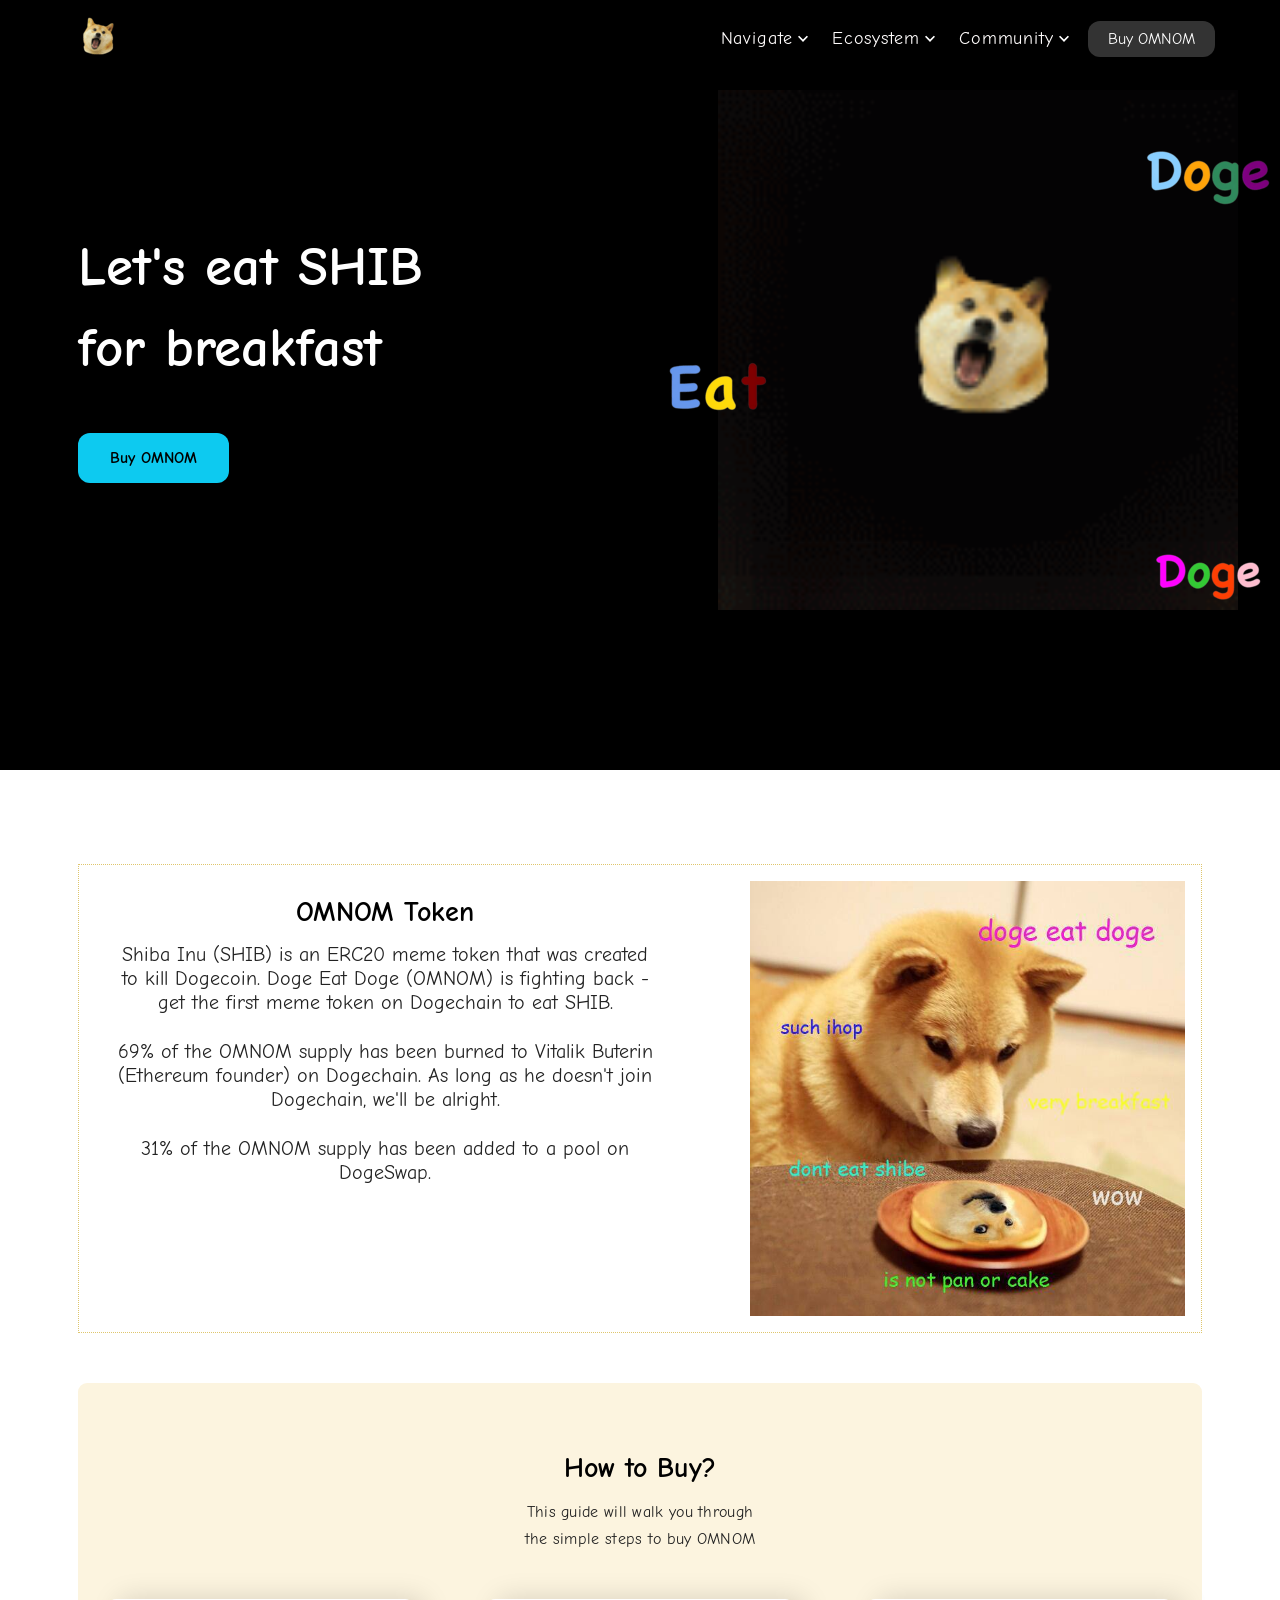
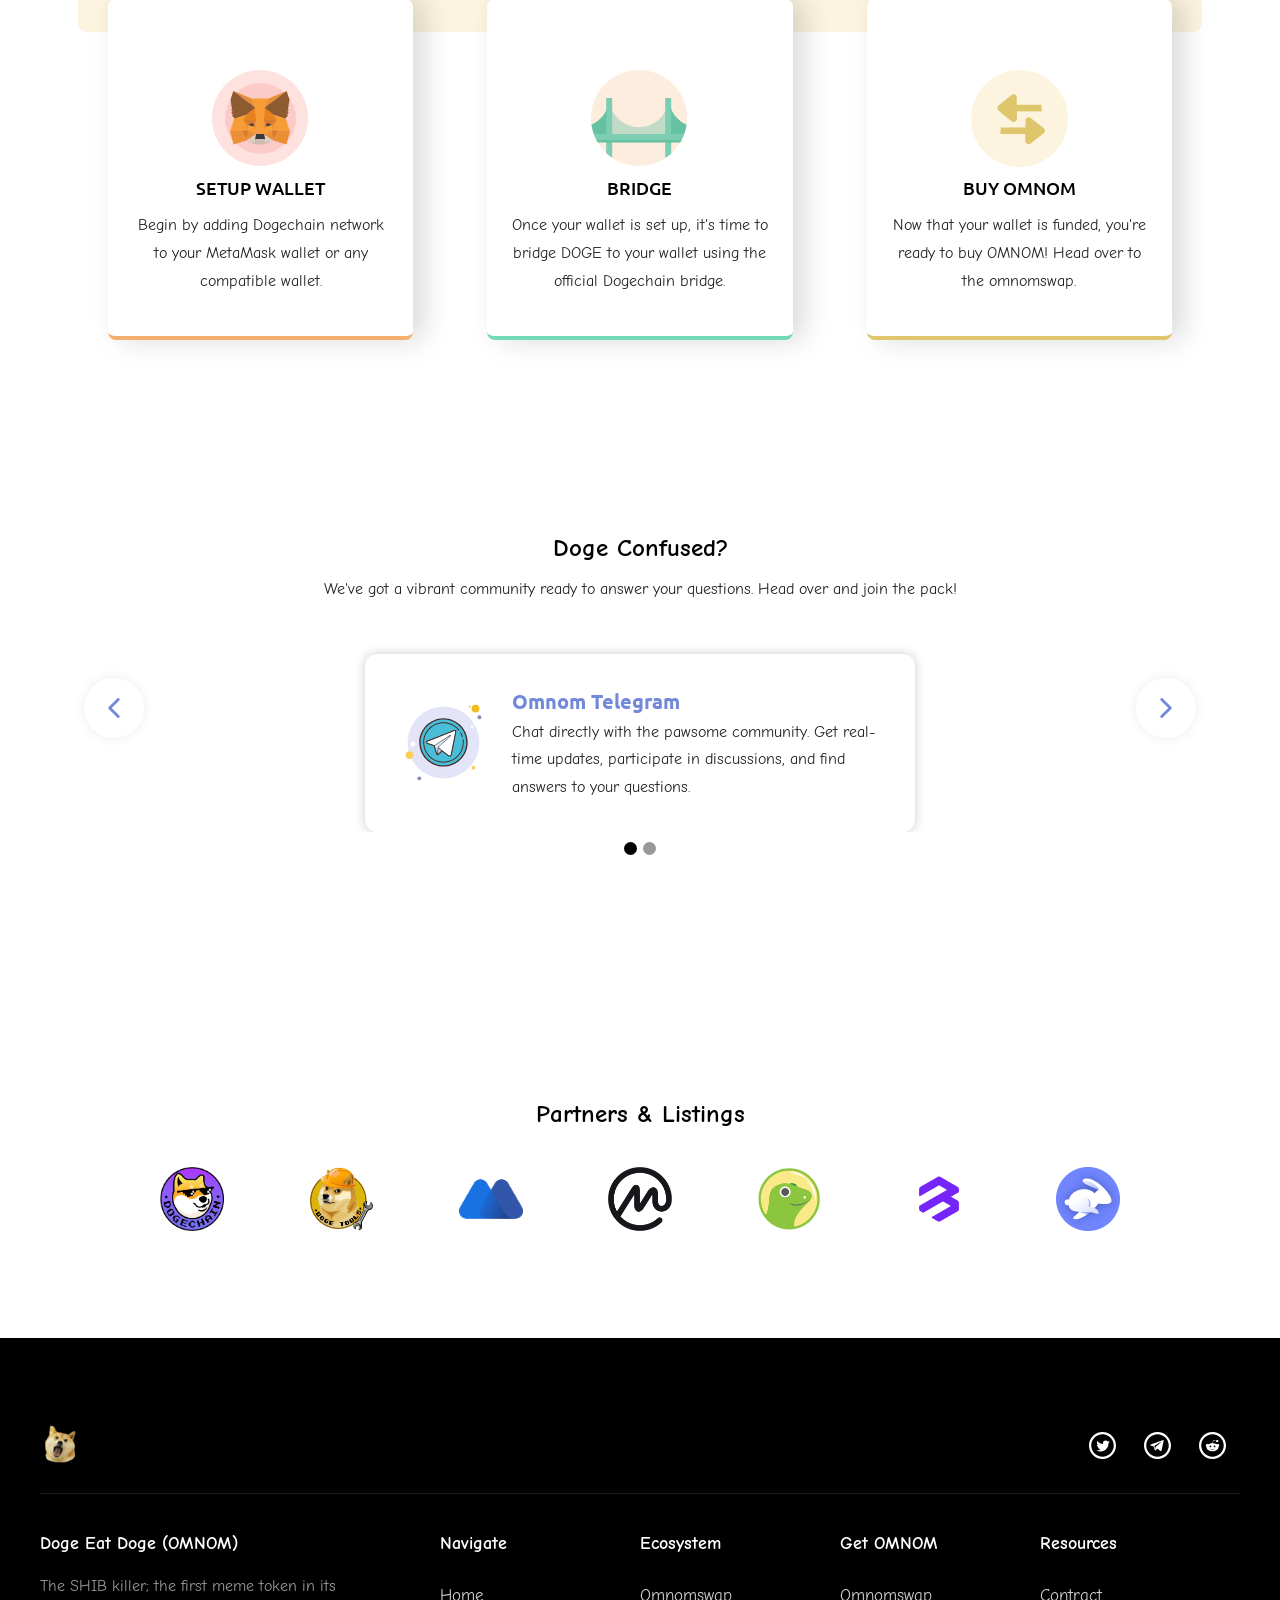
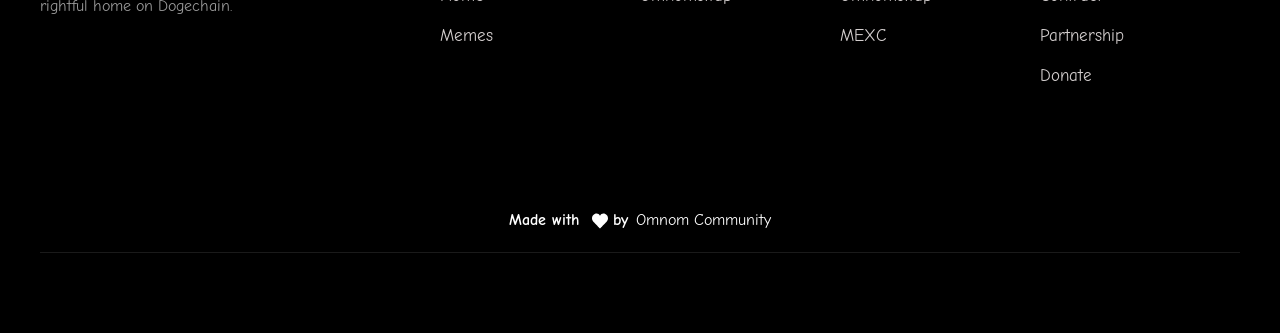
==== index.html @ e77bd825 "Initial commit: OMNOM site duplicate" ====
<!DOCTYPE html>
<html lang="en">
<head>
  <meta charset="utf-8">
  <title>OMNOM - Doge Eat Doge</title>
  <meta name="description" content="The SHIB killer; the first meme token in its rightful home on Dogechain">
  <meta property="og:title" content="OMNOM - Doge Eat Doge">
  <meta property="og:description" content="The SHIB killer; the first meme token in its rightful home on Dogechain">
  <meta property="og:type" content="website">
  <link rel="canonical" href="https://omnom.dog/">
  <link rel="shortcut icon" href="images/favicon.png" type="image/x-icon">
  <link rel="apple-touch-icon" href="images/webclip.png">

  <!-- Custom Styles -->
  <link rel="stylesheet" href="css/style.css">
</head>
<body>

  <!-- ========== NAVIGATION ========== -->
  <nav class="navbar" id="navbar">
    <div class="nav-container">
      <a href="/" class="nav-logo">
        <img src="images/logo1.png" alt="logo">
      </a>

      <!-- Desktop Nav Links -->
      <ul class="nav-links" id="navLinks">
        <li class="nav-item dropdown">
          <a href="#" class="nav-link dropdown-toggle">
            Navigate <img src="images/dropdown_icon.svg" alt="" class="dropdown-arrow">
          </a>
          <ul class="dropdown-menu">
            <li><a href="/">Home</a></li>
            <li><a href="/meme-section">Memes</a></li>
          </ul>
        </li>
        <li class="nav-item dropdown">
          <a href="#" class="nav-link dropdown-toggle">
            Ecosystem <img src="images/dropdown_icon.svg" alt="" class="dropdown-arrow">
          </a>
          <ul class="dropdown-menu">
            <li><a href="/swap" target="_blank" rel="noopener">OmnomSwap<br><span class="menu-subtitle">Aggregates Dogeswap</span></a></li>
          </ul>
        </li>
        <li class="nav-item dropdown">
          <a href="#" class="nav-link dropdown-toggle">
            Community <img src="images/dropdown_icon.svg" alt="" class="dropdown-arrow">
          </a>
          <ul class="dropdown-menu">
            <li><a href="https://t.me/omnomtoken_dc" target="_blank" rel="noopener">Telegram</a></li>
            <li><a href="https://twitter.com/omnomtoken" target="_blank" rel="noopener">Twitter</a></li>
            <li><a href="https://www.reddit.com/r/omnomtoken" target="_blank" rel="noopener">Reddit</a></li>
            <li><a href="https://medium.com/@omnomtoken" target="_blank" rel="noopener" class="dropdown-link-last">Medium</a></li>
          </ul>
        </li>
        <li class="nav-item">
          <a href="/swap" target="_blank" rel="noopener" class="nav-cta">Buy OMNOM</a>
        </li>
      </ul>

      <!-- Mobile Burger -->
      <button class="burger" id="burgerBtn" aria-label="Toggle navigation">
        <img src="images/burger_menu.svg" alt="Menu">
      </button>
    </div>
  </nav>

  <!-- ========== MOBILE NAVIGATION ========== -->
  <nav class="min-navbar" id="minNavbar">
    <div class="nav-container">
      <a href="/" class="nav-logo">
        <img src="images/logo1.png" alt="logo">
      </a>

      <ul class="nav-links" id="mobileNavLinks">
        <li class="nav-item dropdown">
          <a href="#" class="nav-link dropdown-toggle">
            Navigate <img src="images/dropdown_icon.svg" alt="" class="dropdown-arrow">
          </a>
          <ul class="dropdown-menu">
            <li><a href="/">Home</a></li>
            <li><a href="/meme-section">Memes</a></li>
          </ul>
        </li>
        <li class="nav-item dropdown">
          <a href="#" class="nav-link dropdown-toggle">
            Ecosystem <img src="images/dropdown_icon.svg" alt="" class="dropdown-arrow">
          </a>
          <ul class="dropdown-menu">
            <li><a href="/swap" target="_blank" rel="noopener">OmnomSwap<br><span class="menu-subtitle">Aggregates Dogeswap</span></a></li>
          </ul>
        </li>
        <li class="nav-item dropdown">
          <a href="#" class="nav-link dropdown-toggle">
            Community <img src="images/dropdown_icon.svg" alt="" class="dropdown-arrow">
          </a>
          <ul class="dropdown-menu">
            <li><a href="https://t.me/omnomtoken_dc" target="_blank" rel="noopener">Telegram</a></li>
            <li><a href="https://twitter.com/omnomtoken" target="_blank" rel="noopener">Twitter</a></li>
            <li><a href="https://www.reddit.com/r/omnomtoken" target="_blank" rel="noopener">Reddit</a></li>
            <li><a href="https://medium.com/@omnomtoken" target="_blank" rel="noopener" class="dropdown-link-last">Medium</a></li>
          </ul>
        </li>
        <li class="nav-item">
          <a href="/swap" target="_blank" rel="noopener" class="nav-cta">Buy OMNOM</a>
        </li>
      </ul>

      <button class="burger" id="mobileBurgerBtn" aria-label="Toggle navigation">
        <img src="images/burger_menu.svg" alt="Menu">
      </button>
    </div>
  </nav>

  <!-- ========== HERO SECTION ========== -->
  <section class="hero-section" id="hero">
    <div class="container">
      <div class="flexbox hero-flexbox">
        <div class="left-block">
          <h1 class="hero-heading">Let's eat SHIB<br>for breakfast</h1>
          <div class="hero-buttons">
            <a href="/swap" target="_blank" rel="noopener" class="button">Buy OMNOM</a>
          </div>
        </div>
        <div class="right-block">
          <img src="images/doge.gif" width="520" alt="" class="hero-main-img">
          <img src="images/doge-1.png" alt="" class="hero-overlay hero-overlay-1 fade-in">
          <img src="images/eat.png" alt="" class="hero-overlay hero-overlay-2 fade-in">
          <img src="images/doge-2.png" alt="" class="hero-overlay hero-overlay-3 fade-in">
        </div>
      </div>
    </div>
  </section>

  <!-- ========== MID SECTION (wraps Token + How to Buy + Community + Partners) ========== -->
  <div class="mid-section">

    <!-- ========== OMNOM TOKEN SECTION ========== -->
    <section class="token-section" id="token">
      <div class="grid-2">
        <div class="token-text">
          <h1 class="heading">OMNOM Token</h1>
          <div class="paragraph-center">Shiba Inu (SHIB) is an ERC20 meme token that was created to kill Dogecoin. Doge Eat Doge (OMNOM) is fighting back - get the first meme token on Dogechain to eat SHIB.<br><p></p></div>
          <div class="paragraph-center">69% of the OMNOM supply has been burned to Vitalik Buterin (Ethereum founder) on Dogechain. As long as he doesn't join Dogechain, we'll be alright.<br><p></p></div>
          <div class="paragraph-center">31% of the OMNOM supply has been added to a pool on DogeSwap.<br><p></p></div>
        </div>
        <img src="images/img1.jpg" alt="Image" class="token-image">
      </div>
    </section>

    <!-- ========== HOW TO BUY SECTION ========== -->
    <section class="howto-section" id="howto">
      <div class="mid-container">
        <h1 class="heading">How to Buy?</h1>
        <p class="paragraph-center subheading">This guide will walk you through<br> the simple steps to buy OMNOM<br></p>
      </div>
      <div class="howto-grid">
        <!-- Card 1: Setup Wallet -->
        <div class="howto-card">
          <a href="https://chainlist.org/chain/2000" target="_blank" rel="noopener" class="howto-card-link">
            <div class="howto-icon-container icon-wallet">
              <div class="howto-icon-wrapper">
                <img src="images/metamask.svg" alt="">
              </div>
              <h3 class="menu-heading">Setup Wallet</h3>
              <p class="paragraph-justified">Begin by adding Dogechain network to your MetaMask wallet or any compatible wallet.</p>
            </div>
          </a>
        </div>
        <!-- Card 2: Bridge -->
        <div class="howto-card">
          <a href="https://bridge.dogechain.dog/bridge" target="_blank" rel="noopener" class="howto-card-link">
            <div class="howto-icon-container icon-bridge">
              <div class="howto-icon-wrapper">
                <img src="images/gnosis_bridge.svg" alt="">
              </div>
              <h3 class="menu-heading">Bridge</h3>
              <p class="paragraph-justified">Once your wallet is set up, it's time to bridge DOGE to your wallet using the official Dogechain bridge.<br></p>
            </div>
          </a>
        </div>
        <!-- Card 3: Buy OMNOM -->
        <div class="howto-card">
          <a href="/swap" target="_blank" rel="noopener" class="howto-card-link">
            <div class="howto-icon-container icon-buy">
              <div class="howto-icon-wrapper">
                <img src="images/swap101.svg" alt="">
              </div>
              <h3 class="menu-heading">Buy OMNOM</h3>
              <p class="paragraph-justified">Now that your wallet is funded, you're ready to buy OMNOM! Head over to the omnomswap.</p>
            </div>
          </a>
        </div>
      </div>
    </section>

    <!-- ========== COMMUNITY SLIDER SECTION ========== -->
    <section class="community-section" id="community">
      <div class="slider-heading">
        <h1 class="light-heading">Doge Confused?</h1>
        <p class="light-paragraph">We've got a vibrant community ready to answer your questions. Head over and join the pack!<br></p>
      </div>

      <div class="slider-wrapper">
        <button class="slider-arrow slider-arrow-left" id="sliderPrev" aria-label="Previous slide">
          <div class="circle-wrapper">
            <img src="images/arrow-point-to-left.svg" alt="Previous">
          </div>
        </button>

        <div class="slider" id="slider">
          <div class="slider-track" id="sliderTrack">
            <!-- Slide 1: Telegram -->
            <div class="slide">
              <a href="https://t.me/omnomtoken_dc" target="_blank" rel="noopener" class="slide-link-block">
                <div class="slider-container">
                  <div class="slide-icon-div">
                    <img src="images/telegram1.svg" alt="" class="slide-icon-img">
                  </div>
                  <div class="slide-text-container">
                    <h3 class="discord-heading">Omnom Telegram</h3>
                    <p class="slide-paragraph">Chat directly with the pawsome community. Get real-time updates, participate in discussions, and find answers to your questions.</p>
                  </div>
                </div>
              </a>
            </div>
            <!-- Slide 2: Reddit -->
            <div class="slide">
              <a href="https://www.reddit.com/r/omnomtoken" target="_blank" rel="noopener" class="slide-link-block">
                <div class="slider-container">
                  <div class="slide-icon-div">
                    <img src="images/icons8-reddit.svg" alt="" class="slide-icon-img">
                  </div>
                  <div class="slide-text-container">
                    <h3 class="discord-heading heading-reddit">Omnom Reddit</h3>
                    <p class="slide-paragraph">Join the discussion on Reddit! Dive into threads, ask questions, and connect with others who are as passionate about OMNOM as you are.</p>
                  </div>
                </div>
              </a>
            </div>
          </div>
        </div>

        <button class="slider-arrow slider-arrow-right" id="sliderNext" aria-label="Next slide">
          <div class="circle-wrapper">
            <img src="images/arrow-point-to-right.svg" alt="Next">
          </div>
        </button>
      </div>

      <!-- Dot Navigation -->
      <div class="slider-dots" id="sliderDots">
        <button class="dot active" data-index="0" aria-label="Go to slide 1"></button>
        <button class="dot" data-index="1" aria-label="Go to slide 2"></button>
      </div>
    </section>

    <!-- ========== PARTNERS & LISTINGS SECTION ========== -->
    <section class="partners-section" id="partners">
      <div class="partners-container">
        <div class="partners-heading">
          <h1 class="light-heading">Partners & Listings</h1>
        </div>
        <div class="partners-flexbox">
          <div class="partner-card-item">
            <a href="https://dogechain.dog/" target="_blank" rel="noopener" class="partner-link">
              <div class="partner-icon-container">
                <div class="partners-block">
                  <img src="images/dogechain.png" alt="Dogechain" class="partner-img">
                </div>
              </div>
            </a>
          </div>
          <div class="partner-card-item">
            <a href="https://www.dogetools.dog/" target="_blank" rel="noopener" class="partner-link">
              <div class="partner-icon-container">
                <div class="partners-block">
                  <img src="images/dogetools.png" alt="Dogetools" class="partner-img">
                </div>
              </div>
            </a>
          </div>
          <div class="partner-card-item">
            <a href="https://www.mexc.com/register?inviteCode=mexc-1Unhh" target="_blank" rel="noopener" class="partner-link">
              <div class="partner-icon-container">
                <div class="partners-block">
                  <img src="images/mexc-logo.png" alt="MEXC" class="partner-img">
                </div>
              </div>
            </a>
          </div>
          <div class="partner-card-item">
            <a href="https://coinmarketcap.com/currencies/doge-eat-doge" target="_blank" rel="noopener" class="partner-link">
              <div class="partner-icon-container">
                <div class="partners-block">
                  <img src="images/coinmarketcap-logo.png" alt="Coinmarketcap" class="partner-img">
                </div>
              </div>
            </a>
          </div>
          <div class="partner-card-item">
            <a href="https://www.coingecko.com/en/coins/doge-eat-doge" target="_blank" rel="noopener" class="partner-link">
              <div class="partner-icon-container">
                <div class="partners-block">
                  <img src="images/coingecko-logo.png" alt="Coingecko" class="partner-img">
                </div>
              </div>
            </a>
          </div>
          <div class="partner-card-item">
            <a href="https://web3.bitget.com/" target="_blank" rel="noopener" class="partner-link">
              <div class="partner-icon-container">
                <div class="partners-block">
                  <img src="images/bitkeep.png" alt="BitgetWallet" class="partner-img">
                </div>
              </div>
            </a>
          </div>
          <div class="partner-card-item">
            <a href="https://rabby.io/" target="_blank" rel="noopener" class="partner-link">
              <div class="partner-icon-container">
                <div class="partners-block">
                  <img src="images/rabby.png" alt="Rabby" class="partner-img">
                </div>
              </div>
            </a>
          </div>
        </div>
      </div>
    </section>

  </div><!-- end mid-section -->

  <!-- ========== FOOTER ========== -->
  <footer class="footer-section" id="footer">
    <div class="footer-01">
      <div class="footer-container">
        <div class="footer-top">
          <a href="/" class="footer-logo-link">
            <img src="images/logo1.png" alt="" class="footer-logo">
          </a>
          <div class="footer-social">
            <a href="https://twitter.com/omnomtoken" target="_blank" rel="noopener" class="social-link" aria-label="Twitter">
              <img src="images/twitter_icon.svg" alt="">
            </a>
            <a href="https://t.me/omnomtoken_dc" target="_blank" rel="noopener" class="social-link" aria-label="Telegram">
              <img src="images/telegram_icon.svg" alt="">
            </a>
            <a href="http://reddit.com/r/omnomtoken" target="_blank" rel="noopener" class="social-link" aria-label="Reddit">
              <img src="images/reddit_logo.svg" alt="">
            </a>
          </div>
        </div>

        <div class="footer-grid">
          <div class="footer-column footer-col-brand">
            <div class="footer-title">Doge Eat Doge (OMNOM)</div>
            <p>The SHIB killer; the first meme token in its  <br>
              rightful home on Dogechain.</p>
          </div>
          <div class="footer-column">
            <div class="footer-title">Navigate</div>
            <a href="/" class="footer-link">Home</a>
            <a href="/meme-section" class="footer-link">Memes</a>
          </div>
          <div class="footer-column">
            <div class="footer-title">Ecosystem</div>
            <a href="/swap" target="_blank" rel="noopener" class="footer-link">Omnomswap</a>
          </div>
          <div class="footer-column">
            <div class="footer-title">Get OMNOM</div>
            <a href="/swap" target="_blank" rel="noopener" class="footer-link">Omnomswap</a>
            <a href="https://www.mexc.com/exchange/OMNOM_USDT" target="_blank" rel="noopener" class="footer-link">MEXC</a>
          </div>
          <div class="footer-column">
            <div class="footer-title">Resources</div>
            <a href="https://explorer.dogechain.dog/address/0xe3fcA919883950c5cD468156392a6477Ff5d18de" target="_blank" rel="noopener" class="footer-link">Contract</a>
            <a href="mailto:team@omnomtoken.dog" target="_blank" rel="noopener" class="footer-link">Partnership</a>
            <a href="https://github.com/omnomcommunity/Donations" target="_blank" rel="noopener" class="footer-link">Donate</a>
          </div>
        </div>

        <div class="footer-bottom">
          <div class="footer-bottom-wrapper">
            <h1 class="footer-made-text">Made with</h1>
            <div class="footer-love-icon"><img src="images/love_icon.svg" alt=""></div>
            <h1 class="footer-made-text">by <a href="https://github.com/omnomcommunity" target="_blank" rel="noopener" class="footer-community-link">Omnom Community</a></h1>
          </div>
        </div>
      </div>
    </div>
  </footer>

  <!-- Custom JavaScript -->
  <script src="js/main.js"></script>
</body>
</html>
---- css/style.css ----
/* ============================================
   OMNOM - Doge Eat Doge
   Static Site Stylesheet
   ============================================ */

/* ---------- Local Font Faces ---------- */
@font-face {
  font-family: 'Comic Neue';
  font-style: normal;
  font-weight: 300;
  font-display: swap;
  src: url('../fonts/ComicNeue-Light.ttf') format('truetype');
}
@font-face {
  font-family: 'Comic Neue';
  font-style: normal;
  font-weight: 400;
  font-display: swap;
  src: url('../fonts/ComicNeue-Regular.ttf') format('truetype');
}
@font-face {
  font-family: 'Comic Neue';
  font-style: normal;
  font-weight: 500;
  font-display: swap;
  src: url('../fonts/ComicNeue-Regular.ttf') format('truetype');
}
@font-face {
  font-family: 'Comic Neue';
  font-style: normal;
  font-weight: 600;
  font-display: swap;
  src: url('../fonts/ComicNeue-Bold.ttf') format('truetype');
}
@font-face {
  font-family: 'Comic Neue';
  font-style: normal;
  font-weight: 700;
  font-display: swap;
  src: url('../fonts/ComicNeue-Bold.ttf') format('truetype');
}
@font-face {
  font-family: 'Poppins';
  font-style: normal;
  font-weight: 400;
  font-display: swap;
  src: url('../fonts/Poppins-Regular.ttf') format('truetype');
}
@font-face {
  font-family: 'Poppins';
  font-style: normal;
  font-weight: 500;
  font-display: swap;
  src: url('../fonts/Poppins-Medium.ttf') format('truetype');
}
@font-face {
  font-family: 'Poppins';
  font-style: normal;
  font-weight: 600;
  font-display: swap;
  src: url('../fonts/Poppins-SemiBold.ttf') format('truetype');
}
@font-face {
  font-family: 'Poppins';
  font-style: normal;
  font-weight: 700;
  font-display: swap;
  src: url('../fonts/Poppins-Bold.ttf') format('truetype');
}
@font-face {
  font-family: 'Ubuntu';
  font-style: italic;
  font-weight: 300;
  font-display: swap;
  src: url('../fonts/Ubuntu-LightItalic.ttf') format('truetype');
}
@font-face {
  font-family: 'Ubuntu';
  font-style: italic;
  font-weight: 400;
  font-display: swap;
  src: url('../fonts/Ubuntu-Italic.ttf') format('truetype');
}
@font-face {
  font-family: 'Ubuntu';
  font-style: italic;
  font-weight: 500;
  font-display: swap;
  src: url('../fonts/Ubuntu-MediumItalic.ttf') format('truetype');
}
@font-face {
  font-family: 'Ubuntu';
  font-style: italic;
  font-weight: 700;
  font-display: swap;
  src: url('../fonts/Ubuntu-BoldItalic.ttf') format('truetype');
}
@font-face {
  font-family: 'Ubuntu';
  font-style: normal;
  font-weight: 300;
  font-display: swap;
  src: url('../fonts/Ubuntu-Light.ttf') format('truetype');
}
@font-face {
  font-family: 'Ubuntu';
  font-style: normal;
  font-weight: 400;
  font-display: swap;
  src: url('../fonts/Ubuntu-Regular.ttf') format('truetype');
}
@font-face {
  font-family: 'Ubuntu';
  font-style: normal;
  font-weight: 500;
  font-display: swap;
  src: url('../fonts/Ubuntu-Medium.ttf') format('truetype');
}
@font-face {
  font-family: 'Ubuntu';
  font-style: normal;
  font-weight: 700;
  font-display: swap;
  src: url('../fonts/Ubuntu-Bold.ttf') format('truetype');
}

/* ---------- Reset & Base ---------- */
*,
*::before,
*::after {
  box-sizing: border-box;
}

html {
  font-family: sans-serif;
  text-size-adjust: 100%;
  scroll-behavior: smooth;
  height: 100%;
  width: 100%;
}

body {
  margin: 0;
  min-height: 100%;
  font-family: "Comic Neue", cursive !important;
  font-size: 16px;
  line-height: 20px;
  color: #000;
  background-color: #fff;
  overflow-x: hidden;
}

html, body {
  width: 100%;
  height: 100%;
  padding: 0;
}

a {
  background-color: transparent;
  text-decoration: none;
  color: inherit;
  transition: color 0.2s ease, opacity 0.2s ease;
}

a:active, a:hover {
  outline: 0;
}

ul {
  list-style: none;
  padding: 0;
  margin: 0;
}

img {
  max-width: 100%;
  vertical-align: middle;
  display: inline-block;
  height: auto;
}

button {
  border: none;
  background: none;
  cursor: pointer;
  font-family: inherit;
}

h1, h2, h3, h4, h5, h6 {
  font-weight: bold;
  margin-top: 20px;
  margin-bottom: 10px;
}

h1 {
  font-size: 38px;
  line-height: 44px;
  font-family: "Comic Neue", cursive !important;
  font-weight: 700 !important;
}

p {
  margin-top: 0;
  margin-bottom: 10px;
  font-weight: 500;
  font-family: "Comic Neue", cursive !important;
}

/* ---------- Utility ---------- */
.container {
  display: block;
  max-width: 1247px;
  margin-left: auto;
  margin-right: auto;
}

/* ============================================
   NAVIGATION
   ============================================ */
.navbar {
  position: fixed;
  top: 0;
  left: 0;
  right: 0;
  z-index: 1000;
  background-color: #000;
  padding-right: 65px;
  padding-left: 78px;
}

.nav-container {
  display: block;
  max-width: 1210px;
  margin-left: auto;
  margin-right: auto;
  background-color: #000;
  display: flex;
  align-items: center;
  justify-content: space-between;
}

.nav-logo img {
  padding-top: 15px;
  height: auto;
}

/* Desktop Nav Links */
.nav-links {
  display: flex;
  align-items: center;
  gap: 0;
}

.nav-item {
  position: relative;
}

.nav-link {
  display: flex;
  align-items: center;
  gap: 5px;
  padding: 9px 10px;
  color: #fffcfc;
  font-family: "Comic Neue", cursive !important;
  font-size: 18px;
  letter-spacing: 0.05em;
  font-weight: 400;
  margin-top: 20px;
  margin-right: 4px;
  cursor: pointer;
  transition: opacity 0.2s ease;
}

.nav-link:hover {
  opacity: 0.7;
}

.dropdown-arrow {
  width: 10px;
  height: 10px;
  transition: transform 0.2s ease;
}

.nav-item.dropdown:hover .dropdown-arrow,
.nav-item.dropdown.open .dropdown-arrow {
  transform: rotate(180deg);
}

/* Dropdown Menu */
.dropdown-menu {
  position: absolute;
  top: 100%;
  left: 0;
  min-width: 180px;
  background-color: snow;
  border-radius: 12px;
  padding: 0;
  box-shadow: rgba(44, 52, 55, 0.23) 2px 1px 14px 5px;
  opacity: 0;
  visibility: hidden;
  transform: translateY(8px);
  transition: opacity 200ms ease, transform 200ms ease, visibility 200ms ease;
  z-index: 100;
}

.nav-item.dropdown:hover .dropdown-menu,
.nav-item.dropdown.open .dropdown-menu {
  opacity: 1;
  visibility: visible;
  transform: translateY(0);
}

.dropdown-menu li a {
  display: block;
  padding: 10px 20px;
  color: #000;
  font-size: 18px;
  line-height: 25px;
  font-weight: 500;
  font-family: "Comic Neue", cursive !important;
  transition: color 0.15s ease;
}

.dropdown-menu li a:hover {
  color: rgba(44, 52, 55, 0.6);
}

.menu-subtitle {
  font-size: 14px;
  font-weight: 400;
}

.dropdown-link-last {
  padding-bottom: 10px;
}

/* CTA Button - semi-transparent white, NOT cyan */
.nav-cta {
  display: inline-block;
  margin-top: 20px;
  margin-left: 5px;
  padding: 8px 20px;
  border: 1px #000;
  border-radius: 12px;
  background-color: rgba(255, 255, 255, 0.2);
  color: #fff !important;
  font-family: "Comic Neue", cursive !important;
  font-size: 16px;
  font-weight: 500;
  transition: 200ms ease;
}

.nav-cta:hover {
  background-color: #fff;
  color: #000 !important;
}

/* Burger Menu (Mobile) */
.burger {
  display: none;
  padding: 8px;
}

.burger img {
  width: 28px;
  height: 28px;
  filter: brightness(0) invert(1);
}

/* ============================================
   HERO SECTION
   ============================================ */
.hero-section {
  min-height: 20vh;
  padding: 10vh 42px 10vh 78px;
  background-color: #000;
  color: #000;
}

.flexbox {
  display: flex;
  justify-content: space-between;
  align-items: center;
}

.left-block {
  min-width: 400px;
  margin-right: 100px;
  margin-bottom: 60px;
}

.hero-heading {
  margin-top: 0;
  margin-bottom: 45px;
  color: #fff;
  font-size: 55px;
  line-height: 147%;
  font-weight: 700;
  font-family: "Comic Neue", cursive !important;
}

.hero-buttons {
  display: flex;
  align-items: center;
}

/* CTA Button */
.button {
  display: inline-block;
  padding: 15px 32px;
  border-radius: 12px;
  background-color: #0dcaf0;
  color: #000;
  font-size: 16px;
  font-weight: 600;
  font-family: "Comic Neue", cursive !important;
  transition: 200ms ease;
}

.button:hover {
  box-shadow: rgba(252, 252, 252, 0.27) 0px 0px 8px 1px;
}

/* Hero Image Area */
.right-block {
  position: relative;
  margin-bottom: 70px;
}

.hero-main-img {
  width: 520px;
  max-width: 100%;
  height: auto;
  display: block;
}

.hero-overlay {
  position: absolute;
  max-width: 80%;
  height: auto;
}

.hero-overlay-1 {
  top: 9%;
  right: -7%;
}

.hero-overlay-2 {
  left: -13%;
  bottom: 35%;
}

.hero-overlay-3 {
  right: -7%;
  bottom: 0;
}

/* Fade-in Animation */
.fade-in {
  opacity: 0;
  animation: fadeIn 0.8s ease forwards;
}

.hero-overlay-1.fade-in {
  animation-delay: 0.3s;
}

.hero-overlay-2.fade-in {
  animation-delay: 0.6s;
}

.hero-overlay-3.fade-in {
  animation-delay: 0.9s;
}

@keyframes fadeIn {
  from {
    opacity: 0;
    transform: translateY(10px);
  }
  to {
    opacity: 1;
    transform: translateY(0);
  }
}

/* ============================================
   MID SECTION (wraps token, how-to-buy, community, partners)
   ============================================ */
.mid-section {
  padding: 94px 78px;
  border-radius: 12px;
}

/* ============================================
   OMNOM TOKEN SECTION
   ============================================ */
.token-section {
  max-width: 1247px;
  margin-left: auto;
  margin-right: auto;
}

.grid-2 {
  display: grid;
  grid-auto-columns: 1fr;
  grid-template-columns: 1fr 0.75fr;
  grid-template-rows: auto;
  gap: 16px;
  column-gap: 74px;
  margin-bottom: 50px;
  border: 1px dotted #dfc66d;
  padding: 1rem;
}

.token-text {
  justify-self: center;
}

.heading {
  margin-top: 10px;
  margin-right: 20px;
  margin-left: 20px;
  color: #000;
  font-size: 28px;
  line-height: 42px;
  font-weight: 500;
  text-align: center;
}

.paragraph-center {
  margin-right: 20px;
  margin-bottom: 25px;
  margin-left: 20px;
  color: #222;
  font-size: 20px;
  line-height: 24px;
  font-weight: 400;
  text-align: center;
}

.token-image {
  width: 100%;
  height: auto;
}

/* ============================================
   HOW TO BUY SECTION
   ============================================ */
.howto-section {
  max-width: 1247px;
  margin-left: auto;
  margin-right: auto;
}

.mid-container {
  max-width: 1247px;
  min-width: 200px;
  margin-left: auto;
  margin-right: auto;
  padding-top: 6vh;
  padding-bottom: 6vh;
  border-radius: 9px;
  background-color: #fcf4df;
}

.mid-container .heading {
  margin-top: 10px;
  text-align: center;
}

.paragraph-center.subheading {
  margin-right: 65px;
  margin-left: 65px;
  font-size: 16px;
  line-height: 27px;
  font-weight: 400;
  letter-spacing: 0.3px;
}

.howto-grid {
  display: grid;
  position: relative;
  top: -33px;
  max-width: 1247px;
  margin-left: auto;
  margin-right: auto;
  align-items: stretch;
  gap: 73px 14px;
  grid-template-columns: 1fr 1fr 1fr;
  grid-template-rows: auto auto;
}

.howto-card {
  padding-right: 30px;
  padding-left: 30px;
  min-width: 10vw;
}

.howto-card-link {
  display: inline-block;
  width: 100%;
  height: 100%;
  border-radius: 8px;
  transition: 250ms ease;
  text-decoration: none;
}

.howto-card-link:hover {
  box-shadow: rgba(0, 0, 0, 0.1) 0px 0px 20px 2px;
}

.howto-icon-container {
  width: 100%;
  height: 100%;
  padding: 71px 10px 30px;
  border-radius: 8px;
  background-color: #fff;
  box-shadow: rgba(0, 0, 0, 0.15) 11px 0px 28px 0px;
}

.icon-wallet {
  border-bottom: 4px solid #f4ae6e;
}

.icon-bridge {
  border-bottom: 4px solid #73dab8;
}

.icon-buy {
  border-bottom: 4px solid #dfc66d;
}

.howto-icon-wrapper {
  width: 97px;
  height: 97px;
  margin-left: auto;
  margin-right: auto;
}

.howto-icon-wrapper img {
  width: auto;
  height: auto;
}

.menu-heading {
  font-family: Ubuntu, Helvetica, sans-serif;
  color: #000;
  font-size: 18px;
  line-height: 21px;
  font-weight: 500;
  text-align: center;
  text-transform: uppercase;
  margin-top: 10px;
  margin-bottom: 10px;
}

.paragraph-justified {
  margin-top: 14px;
  padding-right: 12px;
  padding-left: 12px;
  color: #222;
  font-size: 16px;
  line-height: 27.84px;
  font-weight: 400;
  text-align: center;
}

/* ============================================
   COMMUNITY SLIDER SECTION
   ============================================ */
.community-section {
  max-width: 1247px;
  margin-left: auto;
  margin-right: auto;
  padding-bottom: 30px;
  overflow: visible;
}

.slider-heading {
  margin-top: 50px;
  margin-bottom: -30px;
  padding-top: 10px;
  padding-bottom: 10px;
}

.light-heading {
  margin-right: 20px;
  margin-bottom: 6px;
  margin-left: 20px;
  font-size: 25px;
  font-weight: 500;
  text-align: center;
}

.light-paragraph {
  margin-right: 20px;
  margin-bottom: 0;
  margin-left: 20px;
  color: #222;
  font-size: 16px;
  line-height: 27.84px;
  font-weight: 500;
  text-align: center;
}

.slider-wrapper {
  display: flex;
  align-items: center;
  justify-content: center;
}

.slider {
  flex: 1;
  max-width: 960px;
  margin-top: 20px;
  margin-left: auto;
  margin-right: auto;
  background-color: transparent;
  overflow: hidden;
}

.slider-track {
  display: flex;
  transition: transform 500ms cubic-bezier(0.25, 0.46, 0.45, 0.94);
}

.slide {
  min-width: 100%;
  flex-shrink: 0;
}

.slide-link-block {
  display: block;
  max-width: 550px;
  margin-left: auto;
  margin-right: auto;
  justify-content: center;
  align-items: center;
  transition: 200ms ease;
  text-decoration: none;
}

.slide-link-block:hover {
  border-radius: 12px;
  box-shadow: rgba(0, 0, 0, 0.1) 3px 3px 6px 0px;
}

.slider-container {
  display: flex;
  max-width: 550px;
  margin-top: 50px;
  margin-left: auto;
  margin-right: auto;
  padding-top: 20px;
  padding-bottom: 20px;
  justify-content: center;
  align-items: center;
  border-radius: 12px;
  background-color: #fff;
  box-shadow: rgba(0, 0, 0, 0.2) 0px 0px 12px 0px;
}

.slide-icon-div {
  margin-left: 30px;
  flex-shrink: 0;
}

.slide-icon-img {
  min-width: 97px;
  width: auto;
  height: auto;
}

.slide-text-container {
  margin-right: 30px;
  margin-left: 20px;
}

.discord-heading {
  margin-top: 10px;
  margin-bottom: 0;
  font-family: Ubuntu, Helvetica, sans-serif;
  color: #7289da;
  font-size: 20px;
  line-height: 34.8px;
  font-weight: 700;
  text-align: left;
}

.heading-reddit {
  color: #ee3e54;
}

.slide-paragraph {
  color: #222;
  font-size: 16px;
  line-height: 27.84px;
  font-weight: 400;
}

/* Slider Arrows */
.slider-arrow {
  flex-shrink: 0;
  cursor: pointer;
}

.circle-wrapper {
  display: flex;
  width: 60px;
  height: 60px;
  justify-content: center;
  align-items: center;
  border-radius: 50%;
  background-color: rgba(252, 241, 241, 0);
  box-shadow: rgba(0, 0, 0, 0.08) 0px 0px 12px 0px;
  transition: background 0.2s ease;
}

.circle-wrapper:hover {
  background-color: rgba(252, 241, 241, 0.1);
}

.circle-wrapper img {
  width: 20px;
  height: 20px;
}

.slider-arrow-left {
  display: flex;
  height: 70px;
  justify-content: center;
  align-items: center;
}

.slider-arrow-right {
  display: flex;
  height: 70px;
  justify-content: center;
  align-items: center;
}

/* Slider Dots */
.slider-dots {
  display: flex;
  justify-content: center;
  gap: 0;
  padding-top: 10px;
  padding-bottom: 10px;
  position: relative;
}

.dot {
  width: 1em;
  height: 1em;
  border-radius: 50%;
  background-color: rgba(0, 0, 0, 0.4);
  cursor: pointer;
  margin: 0 3px 0.5em;
  transition: background-color 100ms ease;
  border: none;
}

.dot.active {
  background-color: #000;
}

/* ============================================
   PARTNERS & LISTINGS SECTION
   ============================================ */
.partners-section {
  max-width: 1247px;
  margin-left: auto;
  margin-right: auto;
}

.partners-container {
  max-width: 1247px;
  min-width: 200px;
  margin: 50px auto auto;
  padding-top: 10vh;
}

.partners-heading {
  max-width: 1247px;
  width: 100%;
  margin: auto;
  font-size: 1rem;
  text-decoration: none;
  text-align: center;
  color: #000;
  padding-top: 30px;
}

.partners-flexbox {
  display: flex;
  flex-wrap: wrap;
  justify-content: center;
  line-height: 1.4em;
  margin-top: 18px;
}

.partner-card-item {
  padding-right: 30px;
  padding-left: 30px;
  min-width: 10vw;
}

.partner-link {
  display: inline-block;
  text-decoration: none;
}

.partner-icon-container {
  width: 100%;
  height: 100%;
  padding: 1vw;
  border-radius: 8px;
  background-color: #fff;
  text-align: center;
}

.partners-block {
  width: 100%;
  height: 100%;
  margin-left: auto;
  margin-right: auto;
}

.partner-img {
  border-radius: 20%;
  max-width: 100%;
  max-height: 5vw;
  min-height: 50px;
}

/* ============================================
   FOOTER
   ============================================ */
.footer-section {
  background-color: #000;
}

.footer-01 {
  padding: 80px 3%;
  background-color: #000;
}

.footer-container {
  width: 100%;
  max-width: 1200px;
  margin-left: auto;
  margin-right: auto;
}

/* Footer Top */
.footer-top {
  display: flex;
  align-items: center;
  justify-content: space-between;
  margin-bottom: 40px;
  padding-bottom: 20px;
  border-bottom: 1px solid rgba(255, 255, 255, 0.1);
}

.footer-logo-link {
  text-decoration: none;
}

.footer-logo {
  height: auto;
}

.footer-social {
  display: flex;
  justify-content: center;
  align-items: center;
  gap: 0;
}

.social-link {
  display: flex;
  width: 55px;
  height: 55px;
  padding: 10px;
  justify-content: center;
  align-items: center;
  transition: opacity 0.2s ease;
}

.social-link:hover {
  opacity: 0.5;
}

.social-link img {
  width: auto;
  height: auto;
  filter: brightness(0) invert(1);
}

/* Footer Grid */
.footer-grid {
  display: grid;
  grid-template-columns: 2fr 1fr 1fr 1fr 1fr;
  grid-template-rows: auto;
  gap: 0;
}

.footer-column {
  display: flex;
  padding-right: 40px;
  flex-direction: column;
  align-items: flex-start;
}

.footer-title {
  margin-bottom: 22px;
  color: #fff;
  font-size: 18px;
  font-weight: 700;
  font-family: "Comic Neue", cursive !important;
}

.footer-col-brand p {
  color: #999;
  font-size: inherit;
  line-height: inherit;
}

.footer-link {
  display: block;
  margin-right: 20px;
  padding-top: 10px;
  padding-bottom: 10px;
  transition: opacity 200ms ease;
  color: #d4cfcf;
  font-size: 17px;
  font-weight: 400;
  text-decoration: none;
  font-family: "Comic Neue", cursive !important;
}

.footer-link:hover {
  opacity: 0.5;
}

/* Footer Bottom */
.footer-bottom {
  display: flex;
  margin-top: 92px;
  justify-content: center;
  align-items: center;
  border-bottom: 1px solid rgba(255, 255, 255, 0.1);
}

.footer-bottom-wrapper {
  display: flex;
  justify-content: center;
  align-items: center;
}

.footer-made-text {
  margin: 0 5px;
  padding-top: 10px;
  padding-bottom: 10px;
  color: #fff;
  font-size: 16px;
  font-weight: 700;
  font-family: "Comic Neue", cursive !important;
}

.footer-love-icon {
  margin-left: 8px;
}

.footer-love-icon img {
  width: 16px;
  height: 16px;
  display: inline-block;
}

.footer-community-link {
  margin-left: 2px;
  color: #fff;
  font-weight: 400;
  text-decoration: none;
}

.footer-community-link:hover {
  opacity: 0.7;
}

/* ============================================
   RESPONSIVE BREAKPOINTS
   ============================================ */

/* Tablet: ≤991px */
@media (max-width: 991px) {
  /* Mobile Navigation */
  .navbar {
    display: none;
  }

  .min-navbar {
    display: block;
    position: fixed;
    top: 0;
    left: 0;
    right: 0;
    z-index: 1000;
    background-color: #000;
    padding-right: 42px;
    padding-left: 46px;
  }

  .min-navbar .nav-container {
    display: flex;
    align-items: center;
    justify-content: space-between;
  }

  .min-navbar .nav-links {
    display: none;
    position: absolute;
    top: 100%;
    left: 0;
    right: 0;
    background: #000;
    flex-direction: column;
    padding: 20px;
    border-radius: 12px;
  }

  .min-navbar .nav-links.active {
    display: flex;
  }

  .min-navbar .nav-link {
    padding: 12px 16px;
    width: 100%;
    justify-content: space-between;
    margin-top: 0;
  }

  .min-navbar .dropdown-menu {
    position: static;
    box-shadow: none;
    background: #000;
    border-radius: 0;
    padding: 0;
    margin-top: 4px;
    transform: none;
    opacity: 1;
    visibility: visible;
    display: none;
  }

  .min-navbar .nav-item.dropdown.open .dropdown-menu {
    display: block;
  }

  .min-navbar .dropdown-menu li a {
    color: #fff;
    padding: 10px 20px;
  }

  .min-navbar .dropdown-menu li a:hover {
    color: rgba(255, 255, 255, 0.6);
  }

  .min-navbar .nav-cta {
    text-align: center;
    margin-left: 0;
    margin-top: 8px;
    display: block;
    background-color: rgba(255, 243, 243, 0.28);
  }

  .min-navbar .burger {
    display: block;
    margin-top: 10px;
  }

  .min-navbar .burger img {
    max-width: 80%;
  }

  /* Hero */
  .hero-section {
    padding: 120px 28px 120px 46px;
  }

  .hero-heading {
    font-size: 40px;
  }

  .button {
    padding: 10px 18px;
    font-size: 14px;
  }

  /* Token Section */
  .mid-section {
    padding-right: 60px;
    padding-left: 60px;
  }

  .grid-2 {
    display: flex;
    flex-direction: column-reverse;
    padding-top: 30px;
    padding-bottom: 30px;
  }

  .token-text {
    order: 1;
    align-self: center;
  }

  /* How to Buy */
  .howto-grid {
    row-gap: 42px;
    grid-template-columns: 1fr 1fr;
  }

  /* Footer */
  .footer-column {
    padding-right: 20px;
  }
}

/* Small Tablet: ≤767px */
@media (max-width: 767px) {
  /* Hero */
  .hero-section {
    padding-top: 30px;
    padding-bottom: 50px;
    padding-left: 40px;
  }

  .flexbox.hero-flexbox {
    margin-bottom: -30px;
    flex-direction: column;
    justify-content: space-between;
    align-items: center;
  }

  .left-block {
    position: relative;
    display: flex;
    min-width: auto;
    margin-right: 0;
    margin-bottom: 23px;
    flex-direction: column;
    align-items: center;
    align-self: center;
  }

  .hero-heading {
    margin-bottom: 20px;
    font-size: 40px;
    text-align: center;
  }

  .right-block {
    max-width: 330px;
    margin-bottom: 26px;
    margin-left: 0;
    align-self: center;
  }

  .hero-main-img {
    width: 100%;
  }

  /* Mid Section */
  .mid-section {
    padding-right: 50px;
    padding-left: 50px;
  }

  /* How to Buy */
  .howto-grid {
    grid-template-columns: 1fr;
  }

  .howto-card {
    max-width: 400px;
    margin-left: auto;
    margin-right: auto;
  }

  /* Community */
  .circle-wrapper {
    display: none;
  }

  /* Partners - hide icons on mobile too */
  /* Slider arrows hidden on mobile */

  /* Footer */
  .footer-grid {
    grid-template-columns: 1fr 1fr 1fr;
    grid-template-rows: auto auto;
  }

  .footer-column {
    padding-right: 0;
  }

  .footer-bottom {
    margin-top: 40px;
    flex-wrap: wrap;
  }
}

/* Mobile: ≤479px */
@media (max-width: 479px) {
  /* Hero */
  .hero-section {
    display: block;
    padding-top: 35px;
    padding-bottom: 66px;
  }

  .left-block {
    min-width: 227px;
  }

  .flexbox.hero-flexbox {
    margin-bottom: 0;
  }

  .button {
    margin-bottom: 15px;
    padding-top: 8px;
    padding-bottom: 8px;
  }

  /* Mid Section */
  .mid-section {
    padding-right: 20px;
    padding-left: 20px;
  }

  .paragraph-center {
    font-size: 16px;
  }

  .paragraph-center.subheading {
    margin-right: 20px;
    margin-left: 20px;
  }

  .heading {
    font-size: 28px;
  }

  /* Cards */
  .howto-card {
    padding-right: 20px;
    padding-left: 20px;
  }

  /* Slider */
  .slider {
    margin-top: 0;
  }

  .slider-container {
    margin-top: 30px;
    padding: 16px 18px;
  }

  .discord-heading {
    margin-top: 0;
  }

  .light-heading {
    margin-top: 10px;
    font-size: 25px;
    line-height: 27px;
  }

  .slider-heading {
    margin-top: 0;
  }

  .light-paragraph {
    font-size: 14px;
  }

  .slide-icon-div {
    display: none;
  }

  .slide-text-container {
    margin-right: 0;
    margin-left: 6px;
    align-self: center;
  }

  .slide-icon-img {
    display: block;
  }

  .slide-paragraph {
    font-size: 14px;
    line-height: 24px;
  }

  /* Partners */
  .partners-block {
    width: 15vw;
  }

  /* Footer */
  .footer-grid {
    grid-template-columns: 2fr;
    grid-template-rows: auto auto auto auto;
  }

  .footer-bottom-wrapper {
    justify-content: flex-start;
    flex-wrap: wrap;
  }

  .footer-top {
    flex-direction: column;
    align-items: flex-start;
  }

  .footer-logo {
    margin-bottom: 32px;
  }

  .grid-2 {
    margin-bottom: 30px;
  }

  .min-navbar {
    padding-right: 0;
    padding-left: 7px;
  }
}

/* ============================================
   MOBILE MENU - Show min-navbar on mobile
   ============================================ */
.min-navbar {
  display: none;
}

/* ============================================
   MEME SECTION PAGE
   ============================================ */
.meme-header {
  padding: 120px 42px 40px;
  background-color: #000;
  text-align: center;
}

.meme-header-inner {
  display: flex;
  align-items: center;
  justify-content: center;
  gap: 12px;
}

.meme-header-inner img {
  width: 40px;
  height: 40px;
}

.meme-header h1 {
  color: #fff;
  font-size: 38px;
  font-weight: 700;
  margin: 0;
}

.meme-content {
  max-width: 850px;
  margin: 0 auto;
  padding: 40px 20px 60px;
}

.meme-intro {
  max-width: 800px;
  margin: 0 auto 40px;
  padding: 6vh 65px;
  border-radius: 9px;
  background-color: #fcf4df;
  text-align: center;
}

.meme-intro .heading {
  margin-top: 10px;
  text-align: center;
}

.meme-intro .paragraph-center {
  font-size: 16px;
  line-height: 27px;
  font-weight: 400;
  letter-spacing: 0.3px;
}

.meme-gallery {
  max-width: 800px;
  margin: 0 auto;
}

.meme-img-container {
  display: block;
  max-width: 800px;
  margin: 0 auto;
  border-radius: 12px;
  overflow: hidden;
  transition: transform 200ms ease, box-shadow 200ms ease;
}

.meme-img-container:hover {
  transform: scale(1.01);
  box-shadow: rgba(0, 0, 0, 0.1) 0px 0px 20px 2px;
}

.meme-img-container img {
  width: 100%;
  height: auto;
  display: block;
  opacity: 1;
}

.meme-caption {
  text-align: center;
  padding: 15px 0;
  margin: 0;
}

.meme-caption p {
  font-size: 18px;
  font-weight: 600;
  color: #222;
  margin: 0;
}

.meme-highlight {
  text-align: center;
  font-size: 22px;
  font-weight: 700;
  color: #000;
  margin: 30px 0 15px;
}

.meme-margin-top {
  margin-top: 30px;
}

.meme-submit-box {
  display: flex;
  align-items: flex-start;
  gap: 12px;
  margin-top: 40px;
  padding: 20px;
  border-radius: 12px;
  background-color: #fcf4df;
}

.meme-submit-box p {
  margin: 0;
  font-size: 16px;
  line-height: 24px;
  color: #222;
}

.meme-submit-box .custom-link {
  color: #0dcaf0;
  text-decoration: underline;
  font-weight: 600;
}

.meme-submit-box .custom-link:hover {
  color: #0ba5c4;
}

.meme-back-link {
  display: flex;
  align-items: center;
  justify-content: center;
  gap: 15px;
  margin-top: 50px;
  padding: 30px 0;
}

.meme-back-link img {
  width: 28px;
  height: 28px;
}

.meme-back-text {
  text-align: right;
}

.meme-back-text p {
  margin: 0;
  font-size: 14px;
  color: #666;
}

.meme-back-text h1 {
  margin: 0;
  font-size: 24px;
}

.meme-back-text a {
  color: #000;
  text-decoration: none;
  transition: color 0.2s ease;
}

.meme-back-text a:hover {
  color: #0dcaf0;
}

/* Meme page responsive */
@media (max-width: 767px) {
  .meme-header {
    padding: 100px 20px 30px;
  }

  .meme-header h1 {
    font-size: 28px;
  }

  .meme-intro {
    padding: 30px 20px;
  }

  .meme-back-link {
    flex-direction: column-reverse;
    gap: 10px;
  }

  .meme-back-text {
    text-align: center;
  }
}

@media (max-width: 479px) {
  .meme-header {
    padding: 90px 15px 25px;
  }

  .meme-header h1 {
    font-size: 24px;
  }

  .meme-intro {
    padding: 20px 15px;
  }

  .meme-submit-box {
    flex-direction: column;
  }
}
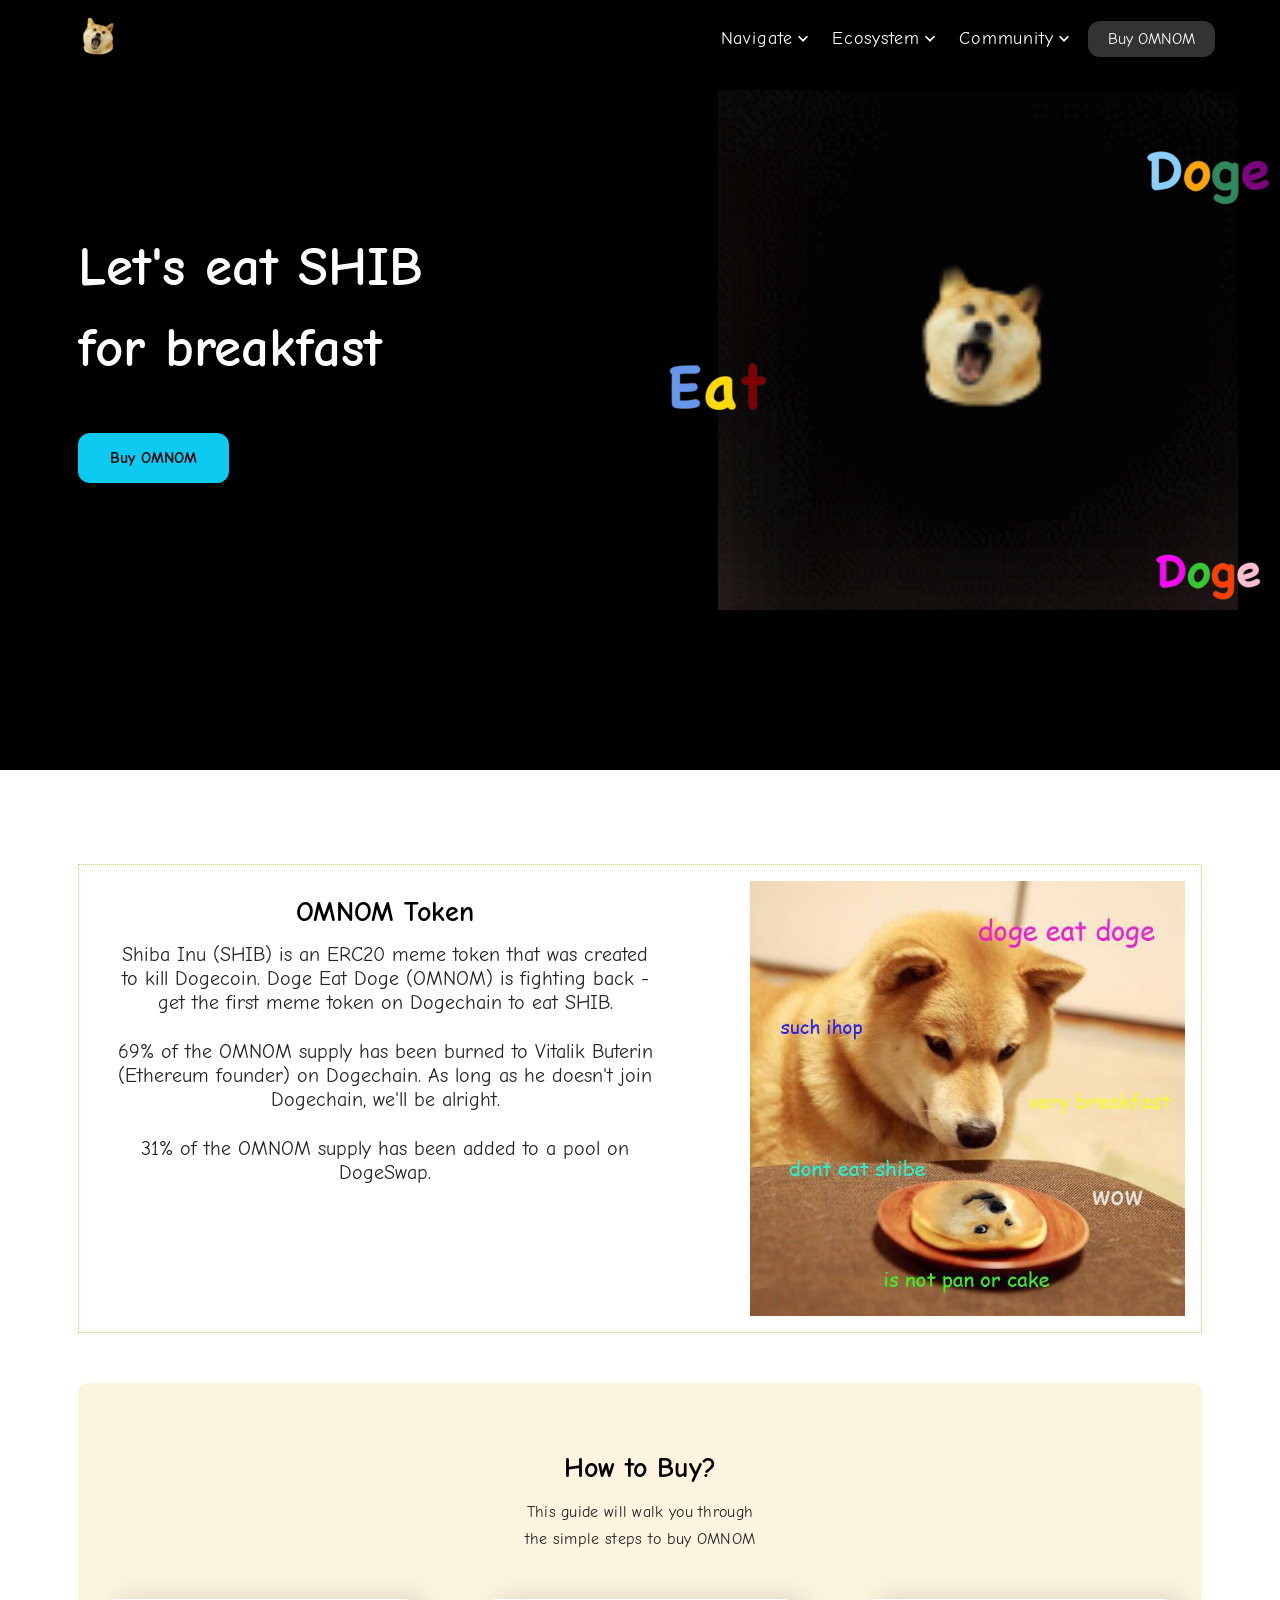
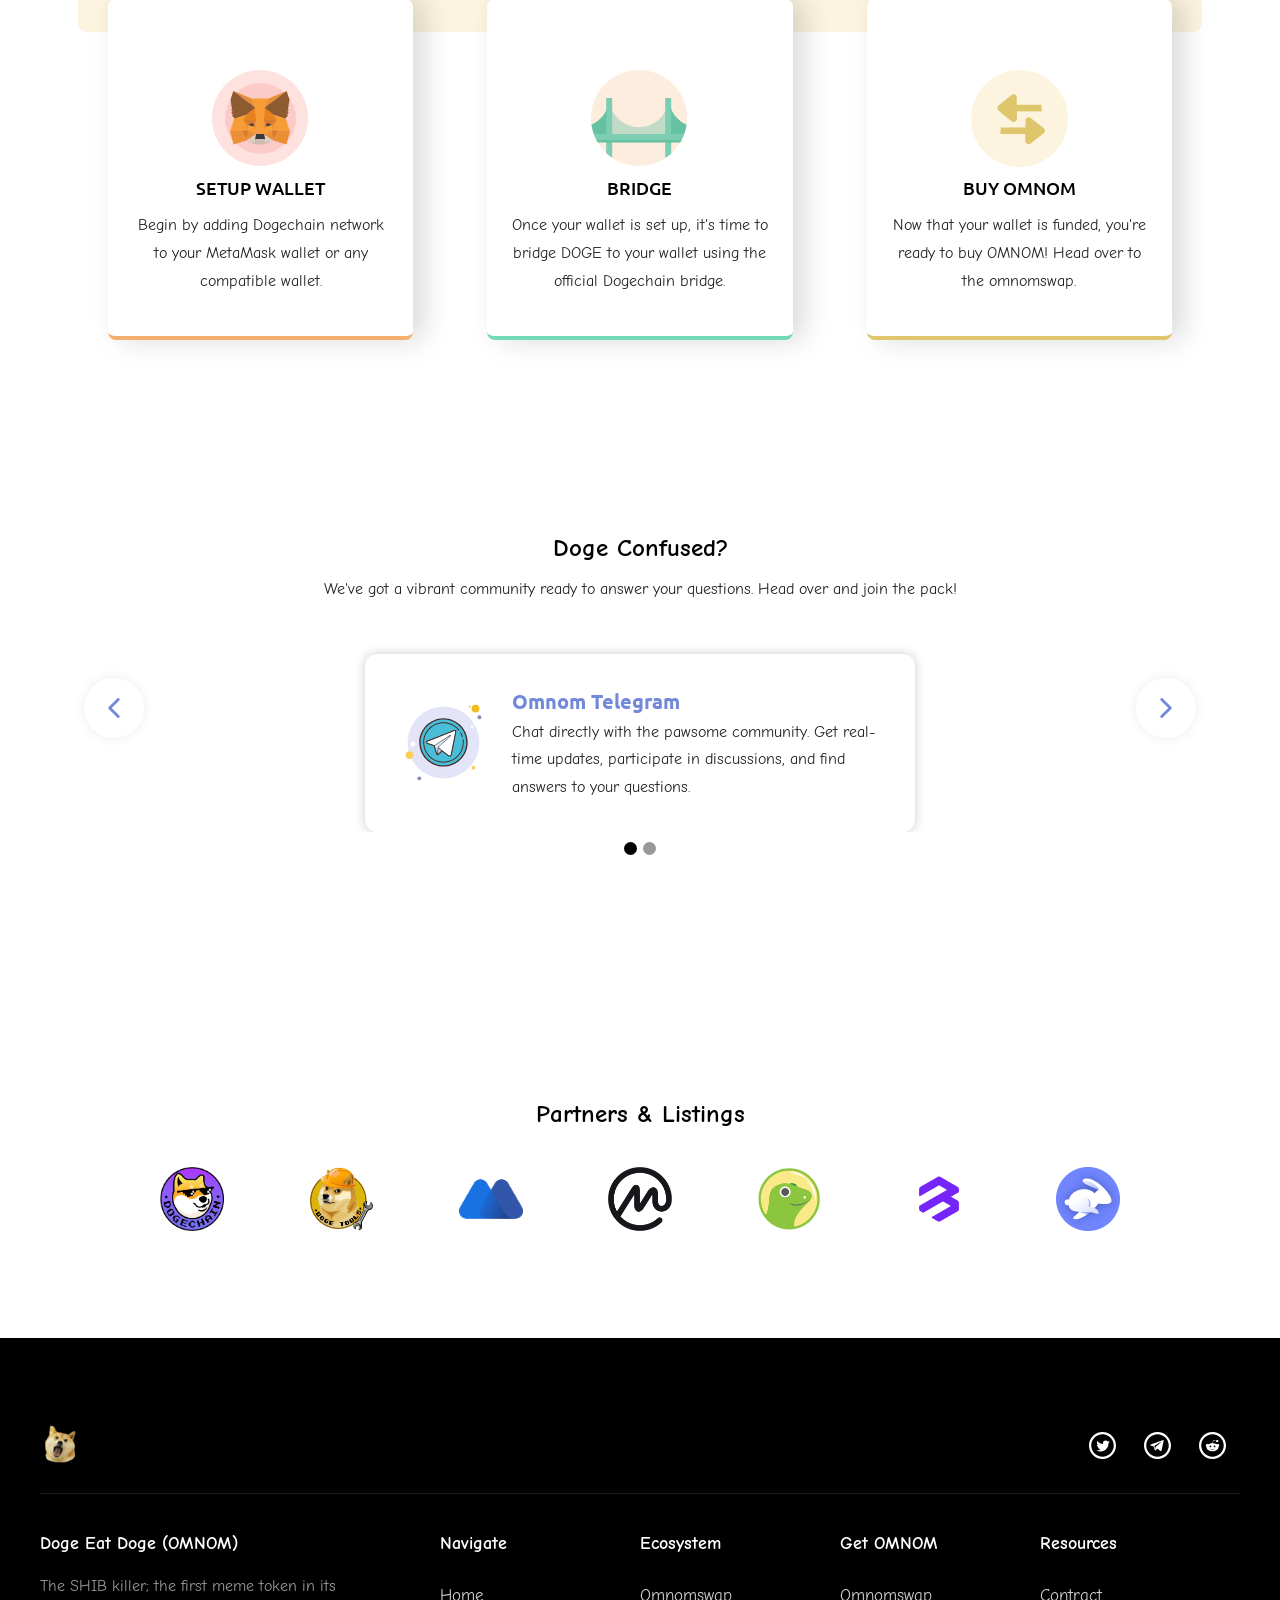
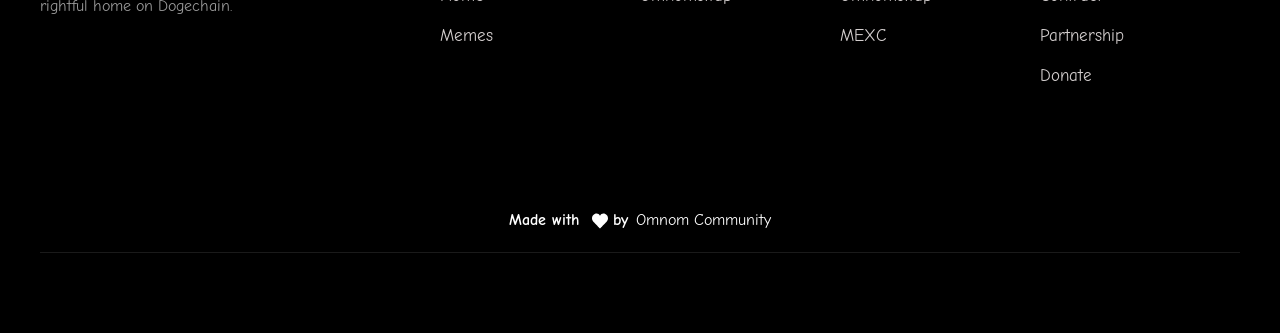
==== commit 5de92769: "Update BUY/OMNOM links from /swap to https://omnom-swap.vercel.app - Updated 8 links in index.html -" ====
--- a/index.html
+++ b/index.html
@@ -39,7 +39,7 @@
             Ecosystem <img src="images/dropdown_icon.svg" alt="" class="dropdown-arrow">
           </a>
           <ul class="dropdown-menu">
-            <li><a href="/swap" target="_blank" rel="noopener">OmnomSwap<br><span class="menu-subtitle">Aggregates Dogeswap</span></a></li>
+            <li><a href="https://omnom-swap.vercel.app" target="_blank" rel="noopener">OmnomSwap<br><span class="menu-subtitle">Aggregates Dogeswap</span></a></li>
           </ul>
         </li>
         <li class="nav-item dropdown">
@@ -54,7 +54,7 @@
           </ul>
         </li>
         <li class="nav-item">
-          <a href="/swap" target="_blank" rel="noopener" class="nav-cta">Buy OMNOM</a>
+          <a href="https://omnom-swap.vercel.app" target="_blank" rel="noopener" class="nav-cta">Buy OMNOM</a>
         </li>
       </ul>
 
@@ -87,7 +87,7 @@
             Ecosystem <img src="images/dropdown_icon.svg" alt="" class="dropdown-arrow">
           </a>
           <ul class="dropdown-menu">
-            <li><a href="/swap" target="_blank" rel="noopener">OmnomSwap<br><span class="menu-subtitle">Aggregates Dogeswap</span></a></li>
+            <li><a href="https://omnom-swap.vercel.app" target="_blank" rel="noopener">OmnomSwap<br><span class="menu-subtitle">Aggregates Dogeswap</span></a></li>
           </ul>
         </li>
         <li class="nav-item dropdown">
@@ -102,7 +102,7 @@
           </ul>
         </li>
         <li class="nav-item">
-          <a href="/swap" target="_blank" rel="noopener" class="nav-cta">Buy OMNOM</a>
+          <a href="https://omnom-swap.vercel.app" target="_blank" rel="noopener" class="nav-cta">Buy OMNOM</a>
         </li>
       </ul>
 
@@ -119,7 +119,7 @@
         <div class="left-block">
           <h1 class="hero-heading">Let's eat SHIB<br>for breakfast</h1>
           <div class="hero-buttons">
-            <a href="/swap" target="_blank" rel="noopener" class="button">Buy OMNOM</a>
+            <a href="https://omnom-swap.vercel.app" target="_blank" rel="noopener" class="button">Buy OMNOM</a>
           </div>
         </div>
         <div class="right-block">
@@ -181,7 +181,7 @@
         </div>
         <!-- Card 3: Buy OMNOM -->
         <div class="howto-card">
-          <a href="/swap" target="_blank" rel="noopener" class="howto-card-link">
+          <a href="https://omnom-swap.vercel.app" target="_blank" rel="noopener" class="howto-card-link">
             <div class="howto-icon-container icon-buy">
               <div class="howto-icon-wrapper">
                 <img src="images/swap101.svg" alt="">
@@ -365,11 +365,11 @@
           </div>
           <div class="footer-column">
             <div class="footer-title">Ecosystem</div>
-            <a href="/swap" target="_blank" rel="noopener" class="footer-link">Omnomswap</a>
+            <a href="https://omnom-swap.vercel.app" target="_blank" rel="noopener" class="footer-link">Omnomswap</a>
           </div>
           <div class="footer-column">
             <div class="footer-title">Get OMNOM</div>
-            <a href="/swap" target="_blank" rel="noopener" class="footer-link">Omnomswap</a>
+            <a href="https://omnom-swap.vercel.app" target="_blank" rel="noopener" class="footer-link">Omnomswap</a>
             <a href="https://www.mexc.com/exchange/OMNOM_USDT" target="_blank" rel="noopener" class="footer-link">MEXC</a>
           </div>
           <div class="footer-column">
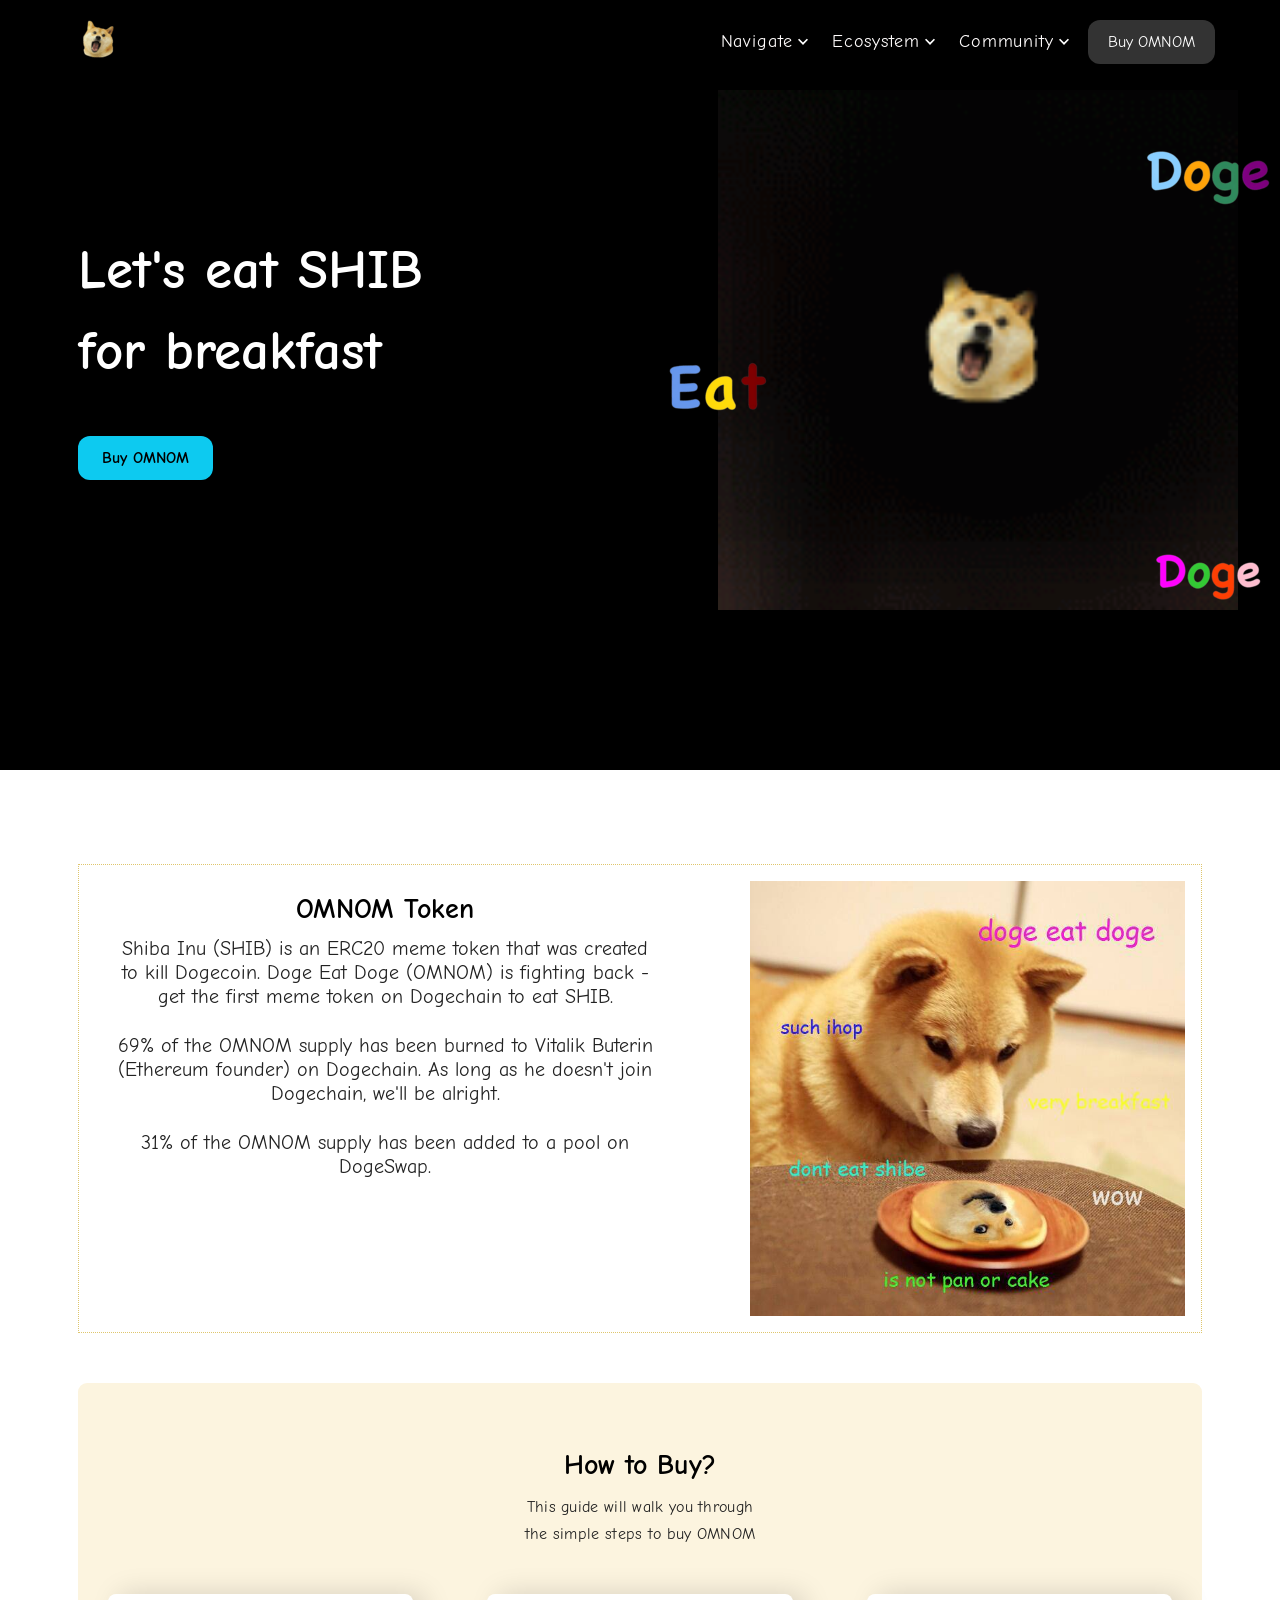
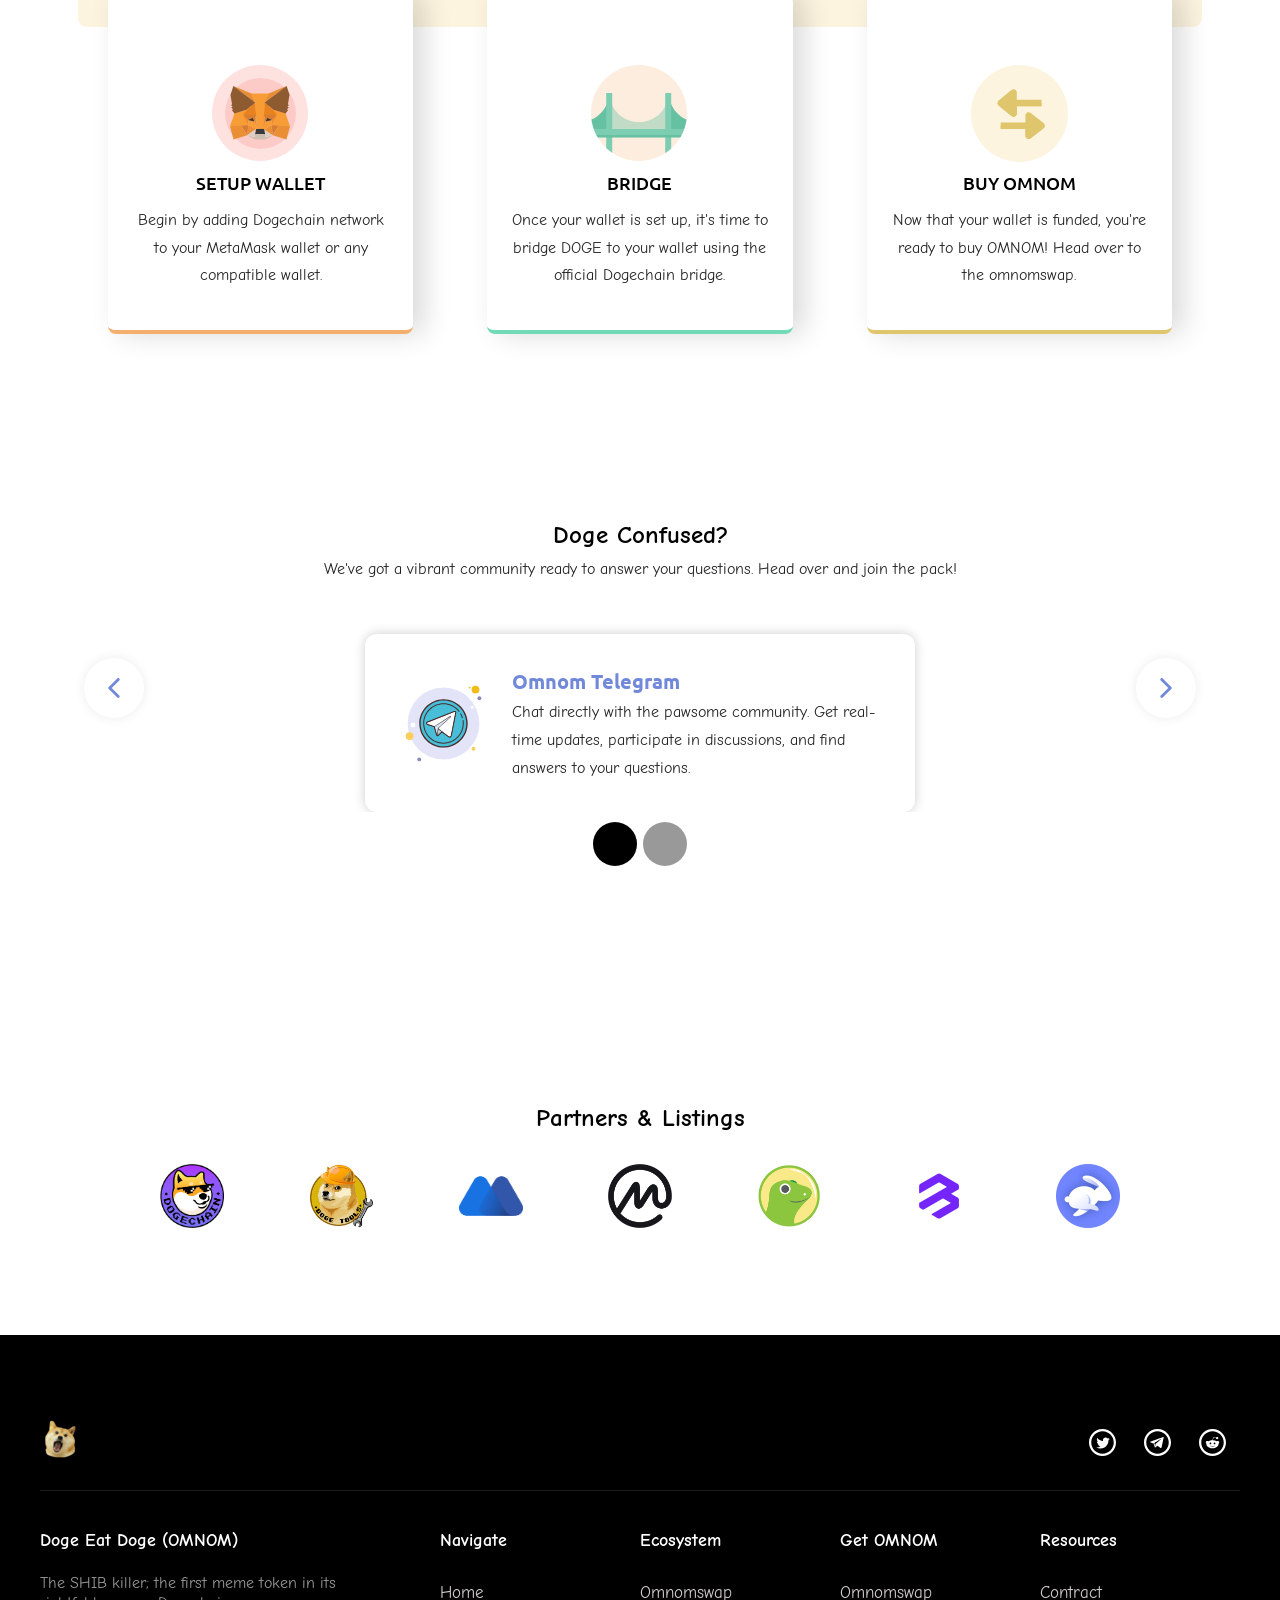
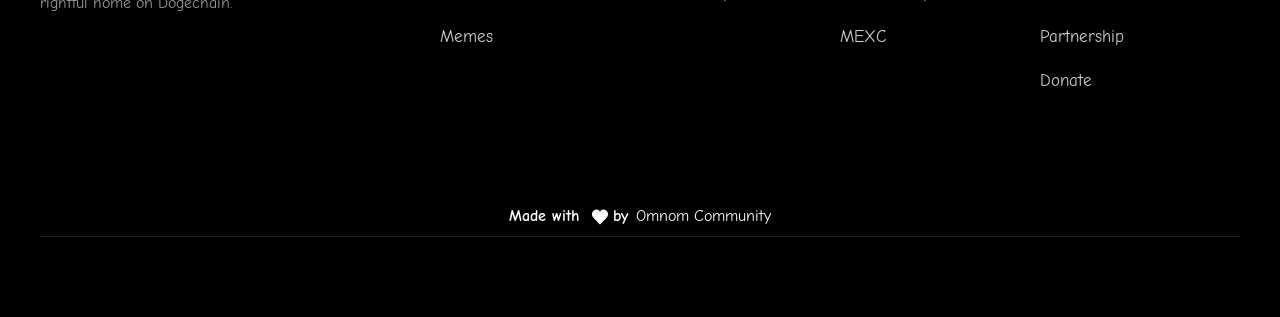
==== commit 4cf86f1c: "feat: Add mobile responsiveness optimizations - Add viewport meta tag to both HTML files for proper " ====
--- a/index.html
+++ b/index.html
@@ -2,6 +2,7 @@
 <html lang="en">
 <head>
   <meta charset="utf-8">
+  <meta name="viewport" content="width=device-width, initial-scale=1, shrink-to-fit=no">
   <title>OMNOM - Doge Eat Doge</title>
   <meta name="description" content="The SHIB killer; the first meme token in its rightful home on Dogechain">
   <meta property="og:title" content="OMNOM - Doge Eat Doge">
@@ -11,7 +12,7 @@
   <link rel="shortcut icon" href="images/favicon.png" type="image/x-icon">
   <link rel="apple-touch-icon" href="images/webclip.png">
 
-  <!-- Custom Styles -->
+  <!-- OMNOM Website - Deployment Trigger 2026-04-28 -->
   <link rel="stylesheet" href="css/style.css">
 </head>
 <body>
@@ -39,7 +40,7 @@
             Ecosystem <img src="images/dropdown_icon.svg" alt="" class="dropdown-arrow">
           </a>
           <ul class="dropdown-menu">
-            <li><a href="https://omnom-swap.vercel.app" target="_blank" rel="noopener">OmnomSwap<br><span class="menu-subtitle">Aggregates Dogeswap</span></a></li>
+            <li><a href="https://omnom-swap.vercel.app/" target="_blank" rel="noopener">OmnomSwap<br><span class="menu-subtitle">Aggregates Dogeswap</span></a></li>
           </ul>
         </li>
         <li class="nav-item dropdown">
@@ -54,7 +55,7 @@
           </ul>
         </li>
         <li class="nav-item">
-          <a href="https://omnom-swap.vercel.app" target="_blank" rel="noopener" class="nav-cta">Buy OMNOM</a>
+          <a href="https://omnom-swap.vercel.app/" target="_blank" rel="noopener" class="nav-cta">Buy OMNOM</a>
         </li>
       </ul>
 
@@ -87,7 +88,7 @@
             Ecosystem <img src="images/dropdown_icon.svg" alt="" class="dropdown-arrow">
           </a>
           <ul class="dropdown-menu">
-            <li><a href="https://omnom-swap.vercel.app" target="_blank" rel="noopener">OmnomSwap<br><span class="menu-subtitle">Aggregates Dogeswap</span></a></li>
+            <li><a href="https://omnom-swap.vercel.app/" target="_blank" rel="noopener">OmnomSwap<br><span class="menu-subtitle">Aggregates Dogeswap</span></a></li>
           </ul>
         </li>
         <li class="nav-item dropdown">
@@ -102,7 +103,7 @@
           </ul>
         </li>
         <li class="nav-item">
-          <a href="https://omnom-swap.vercel.app" target="_blank" rel="noopener" class="nav-cta">Buy OMNOM</a>
+          <a href="https://omnom-swap.vercel.app/" target="_blank" rel="noopener" class="nav-cta">Buy OMNOM</a>
         </li>
       </ul>
 
@@ -119,7 +120,7 @@
         <div class="left-block">
           <h1 class="hero-heading">Let's eat SHIB<br>for breakfast</h1>
           <div class="hero-buttons">
-            <a href="https://omnom-swap.vercel.app" target="_blank" rel="noopener" class="button">Buy OMNOM</a>
+            <a href="https://omnom-swap.vercel.app/" target="_blank" rel="noopener" class="button">Buy OMNOM</a>
           </div>
         </div>
         <div class="right-block">
@@ -181,7 +182,7 @@
         </div>
         <!-- Card 3: Buy OMNOM -->
         <div class="howto-card">
-          <a href="https://omnom-swap.vercel.app" target="_blank" rel="noopener" class="howto-card-link">
+          <a href="https://omnom-swap.vercel.app/" target="_blank" rel="noopener" class="howto-card-link">
             <div class="howto-icon-container icon-buy">
               <div class="howto-icon-wrapper">
                 <img src="images/swap101.svg" alt="">
@@ -365,11 +366,11 @@
           </div>
           <div class="footer-column">
             <div class="footer-title">Ecosystem</div>
-            <a href="https://omnom-swap.vercel.app" target="_blank" rel="noopener" class="footer-link">Omnomswap</a>
+            <a href="https://omnom-swap.vercel.app/" target="_blank" rel="noopener" class="footer-link">Omnomswap</a>
           </div>
           <div class="footer-column">
             <div class="footer-title">Get OMNOM</div>
-            <a href="https://omnom-swap.vercel.app" target="_blank" rel="noopener" class="footer-link">Omnomswap</a>
+            <a href="https://omnom-swap.vercel.app/" target="_blank" rel="noopener" class="footer-link">Omnomswap</a>
             <a href="https://www.mexc.com/exchange/OMNOM_USDT" target="_blank" rel="noopener" class="footer-link">MEXC</a>
           </div>
           <div class="footer-column">
--- a/css/style.css
+++ b/css/style.css
@@ -1130,6 +1130,8 @@
     flex-direction: column;
     padding: 20px;
     border-radius: 12px;
+    max-height: 80vh;
+    overflow-y: auto;
   }
 
   .min-navbar .nav-links.active {
@@ -1137,10 +1139,13 @@
   }
 
   .min-navbar .nav-link {
-    padding: 12px 16px;
+    padding: 14px 16px;
     width: 100%;
     justify-content: space-between;
     margin-top: 0;
+    min-height: 48px;
+    display: flex;
+    align-items: center;
   }
 
   .min-navbar .dropdown-menu {
@@ -1162,7 +1167,10 @@
 
   .min-navbar .dropdown-menu li a {
     color: #fff;
-    padding: 10px 20px;
+    padding: 12px 20px;
+    min-height: 44px;
+    display: flex;
+    align-items: center;
   }
 
   .min-navbar .dropdown-menu li a:hover {
@@ -1173,13 +1181,20 @@
     text-align: center;
     margin-left: 0;
     margin-top: 8px;
-    display: block;
+    display: flex;
+    align-items: center;
+    justify-content: center;
     background-color: rgba(255, 243, 243, 0.28);
+    min-height: 48px;
+    padding: 12px 20px;
   }
 
   .min-navbar .burger {
     display: block;
     margin-top: 10px;
+    min-width: 44px;
+    min-height: 44px;
+    padding: 8px;
   }
 
   .min-navbar .burger img {
@@ -1188,16 +1203,17 @@
 
   /* Hero */
   .hero-section {
-    padding: 120px 28px 120px 46px;
+    padding: 120px 28px 80px 46px;
   }
 
   .hero-heading {
-    font-size: 40px;
+    font-size: clamp(32px, 6vw, 40px);
   }
 
   .button {
-    padding: 10px 18px;
+    padding: 12px 20px;
     font-size: 14px;
+    min-height: 44px;
   }
 
   /* Token Section */
@@ -1218,15 +1234,32 @@
     align-self: center;
   }
 
-  /* How to Buy */
+  /* How to Buy - 2 columns on tablet */
   .howto-grid {
     row-gap: 42px;
     grid-template-columns: 1fr 1fr;
   }
 
+  .howto-card {
+    min-width: 0;
+  }
+
   /* Footer */
   .footer-column {
     padding-right: 20px;
+  }
+
+  /* Partners responsive */
+  .partners-flexbox {
+    gap: 20px;
+  }
+
+  .partner-card-item {
+    min-width: 120px;
+  }
+
+  .partner-img {
+    max-height: 60px;
   }
 }
 
@@ -1259,8 +1292,19 @@
 
   .hero-heading {
     margin-bottom: 20px;
-    font-size: 40px;
+    font-size: clamp(28px, 7vw, 40px);
     text-align: center;
+  }
+
+  .hero-buttons {
+    flex-wrap: wrap;
+    justify-content: center;
+    gap: 10px;
+  }
+
+  .button {
+    min-height: 48px;
+    padding: 14px 24px;
   }
 
   .right-block {
@@ -1283,6 +1327,7 @@
   /* How to Buy */
   .howto-grid {
     grid-template-columns: 1fr;
+    gap: 30px;
   }
 
   .howto-card {
@@ -1291,13 +1336,31 @@
     margin-right: auto;
   }
 
-  /* Community */
+  /* Community - show slider arrows on tablet but hide dots circle background */
   .circle-wrapper {
-    display: none;
-  }
-
-  /* Partners - hide icons on mobile too */
-  /* Slider arrows hidden on mobile */
+    width: 44px;
+    height: 44px;
+    display: flex;
+    align-items: center;
+    justify-content: center;
+  }
+
+  /* Show slider arrows on tablet */
+  .slider-arrow {
+    display: flex;
+  }
+
+  /* Partners - responsive grid */
+  .partner-card-item {
+    padding-right: 20px;
+    padding-left: 20px;
+    min-width: 120px;
+  }
+
+  .partner-img {
+    max-height: 50px;
+    min-height: 40px;
+  }
 
   /* Footer */
   .footer-grid {
@@ -1313,6 +1376,84 @@
     margin-top: 40px;
     flex-wrap: wrap;
   }
+
+  /* Touch-friendly footer links */
+  .footer-link {
+    padding: 12px 0;
+    min-height: 44px;
+  }
+
+  /* Social links touch targets */
+  .social-link {
+    min-width: 48px;
+    min-height: 48px;
+  }
+
+  /* Dot navigation touch targets */
+  .dot {
+    min-width: 44px;
+    min-height: 44px;
+  }
+
+  /* Meme section responsive */
+  .meme-content {
+    padding: 30px 15px 50px;
+  }
+
+  .meme-intro {
+    padding: 25px 20px;
+  }
+
+  /* Slider text adjustments */
+  .slide-link-block {
+    padding: 10px;
+  }
+
+  .slider-container {
+    padding: 20px 15px;
+  }
+}
+
+/* ============================================
+   GLOBAL MOBILE OPTIMIZATIONS
+   ============================================ */
+
+/* Fluid Typography Base */
+h1 {
+  font-size: clamp(28px, 5vw, 38px);
+  line-height: 1.2;
+}
+
+.heading {
+  font-size: clamp(22px, 4vw, 28px);
+  line-height: 1.3;
+}
+
+.light-heading {
+  font-size: clamp(20px, 4vw, 25px);
+}
+
+/* Touch-friendly interactive elements */
+a, button {
+  min-height: 44px;
+  min-width: 44px;
+}
+
+/* Touch-friendly buttons */
+.button {
+  min-height: 44px;
+  min-width: 44px;
+  display: inline-flex;
+  align-items: center;
+  justify-content: center;
+  padding: 12px 24px;
+}
+
+/* Nav CTA touch target */
+.nav-cta {
+  min-height: 44px;
+  display: flex;
+  align-items: center;
 }
 
 /* Mobile: ≤479px */
@@ -1334,8 +1475,10 @@
 
   .button {
     margin-bottom: 15px;
-    padding-top: 8px;
-    padding-bottom: 8px;
+    padding-top: 12px;
+    padding-bottom: 12px;
+    min-height: 44px;
+    min-width: 44px;
   }
 
   /* Mid Section */
@@ -1354,7 +1497,7 @@
   }
 
   .heading {
-    font-size: 28px;
+    font-size: clamp(22px, 5vw, 28px);
   }
 
   /* Cards */
@@ -1363,6 +1506,20 @@
     padding-left: 20px;
   }
 
+  .howto-icon-container {
+    padding: 40px 10px 20px;
+  }
+
+  .howto-icon-wrapper {
+    width: 70px;
+    height: 70px;
+  }
+
+  .howto-icon-wrapper img {
+    max-width: 60px;
+    max-height: 60px;
+  }
+
   /* Slider */
   .slider {
     margin-top: 0;
@@ -1379,7 +1536,7 @@
 
   .light-heading {
     margin-top: 10px;
-    font-size: 25px;
+    font-size: clamp(20px, 6vw, 25px);
     line-height: 27px;
   }
 
@@ -1415,6 +1572,17 @@
     width: 15vw;
   }
 
+  .partner-card-item {
+    padding-right: 15px;
+    padding-left: 15px;
+    min-width: 80px;
+  }
+
+  .partner-img {
+    max-height: 40px;
+    min-height: 35px;
+  }
+
   /* Footer */
   .footer-grid {
     grid-template-columns: 2fr;
@@ -1442,6 +1610,118 @@
   .min-navbar {
     padding-right: 0;
     padding-left: 7px;
+  }
+
+  .nav-logo img {
+    max-width: 120px;
+    height: auto;
+  }
+
+  /* Touch-friendly social links in footer */
+  .social-link {
+    min-width: 44px;
+    min-height: 44px;
+  }
+
+  /* Touch-friendly dot navigation */
+  .dot {
+    min-width: 44px;
+    min-height: 44px;
+    display: flex;
+    align-items: center;
+    justify-content: center;
+  }
+
+  /* Touch-friendly slider arrows */
+  .slider-arrow {
+    min-width: 44px;
+    min-height: 44px;
+    padding: 10px;
+  }
+
+  .circle-wrapper {
+    min-width: 44px;
+    min-height: 44px;
+    display: flex;
+    align-items: center;
+    justify-content: center;
+  }
+
+  .circle-wrapper img {
+    width: 24px;
+    height: 24px;
+  }
+
+  /* Footer social links touch targets */
+  .social-link {
+    min-width: 48px;
+    min-height: 48px;
+    padding: 8px;
+  }
+
+  /* Footer links touch targets */
+  .footer-link {
+    padding: 12px 10px;
+    min-height: 44px;
+    display: flex;
+    align-items: center;
+  }
+
+  /* Meme gallery images */
+  .meme-gallery {
+    padding: 0 10px;
+  }
+
+  .meme-img-container img {
+    min-height: 150px;
+    object-fit: cover;
+  }
+
+  /* Hero image scaling */
+  .hero-overlay {
+    max-width: 60%;
+  }
+
+  .hero-overlay-1 {
+    top: 5%;
+    right: -5%;
+  }
+
+  .hero-overlay-2 {
+    left: -8%;
+    bottom: 30%;
+  }
+
+  .hero-overlay-3 {
+    right: -5%;
+    bottom: 0;
+  }
+
+  /* Hero heading scaling */
+  .hero-heading {
+    font-size: clamp(28px, 8vw, 55px);
+    line-height: 1.15;
+  }
+
+  /* How to buy cards full width on mobile */
+  .howto-card {
+    width: 100%;
+    max-width: none;
+  }
+
+  .howto-card-link {
+    display: block;
+  }
+
+  /* Menu heading scaling */
+  .menu-heading {
+    font-size: 16px;
+  }
+
+  /* Paragraph justified scaling */
+  .paragraph-justified {
+    font-size: 14px;
+    line-height: 24px;
   }
 }
 
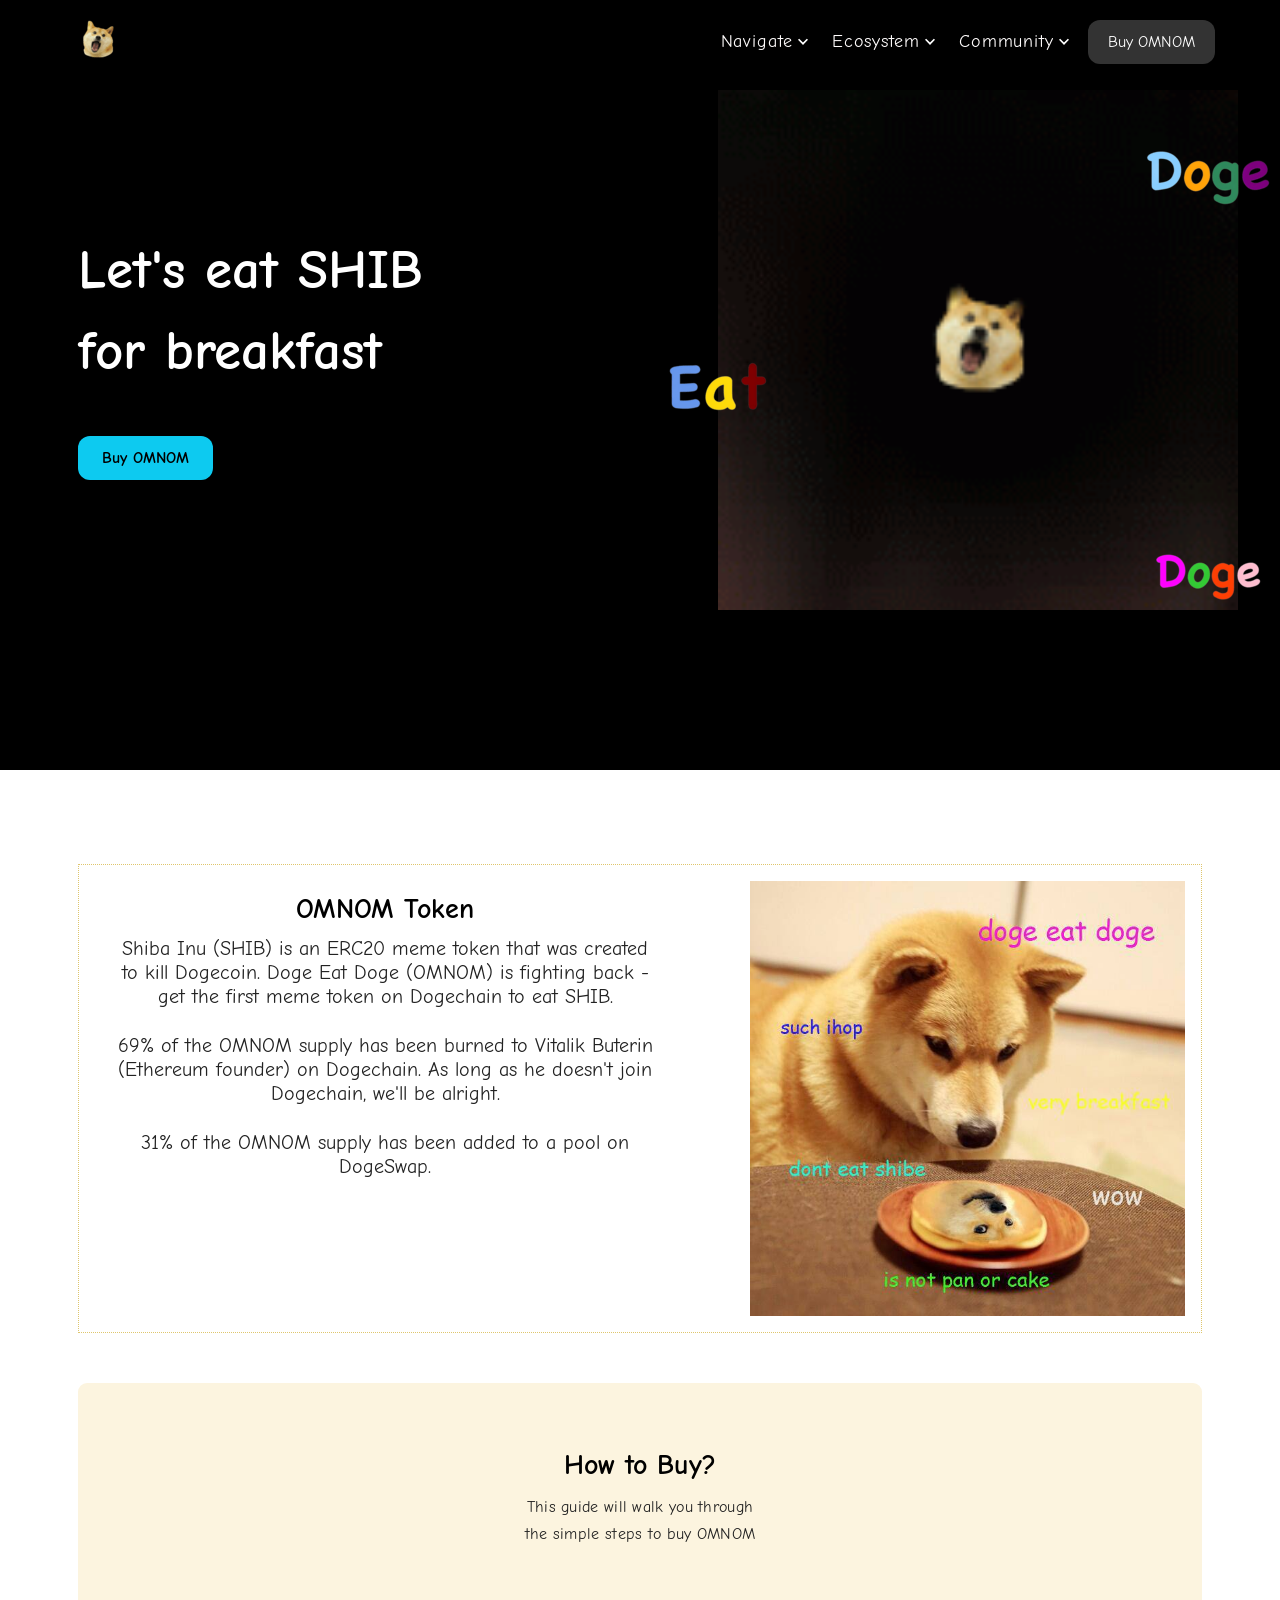
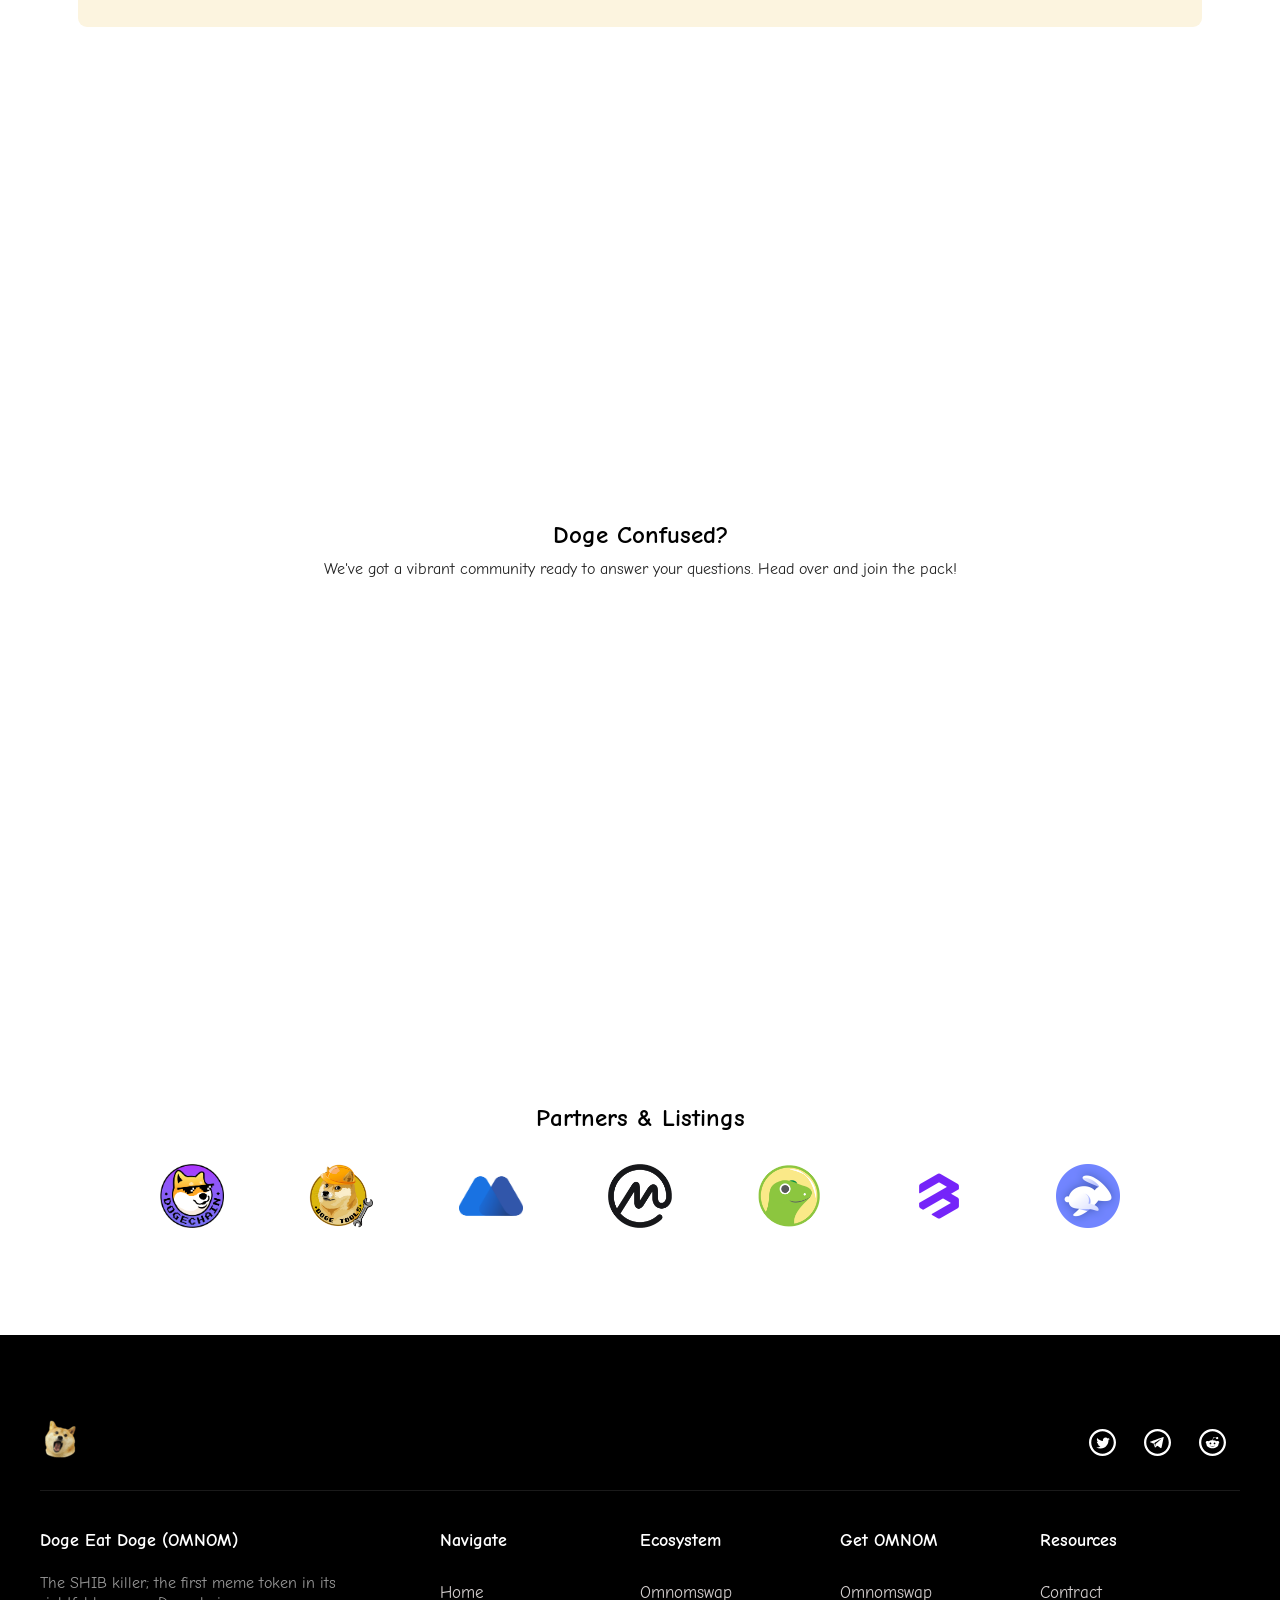
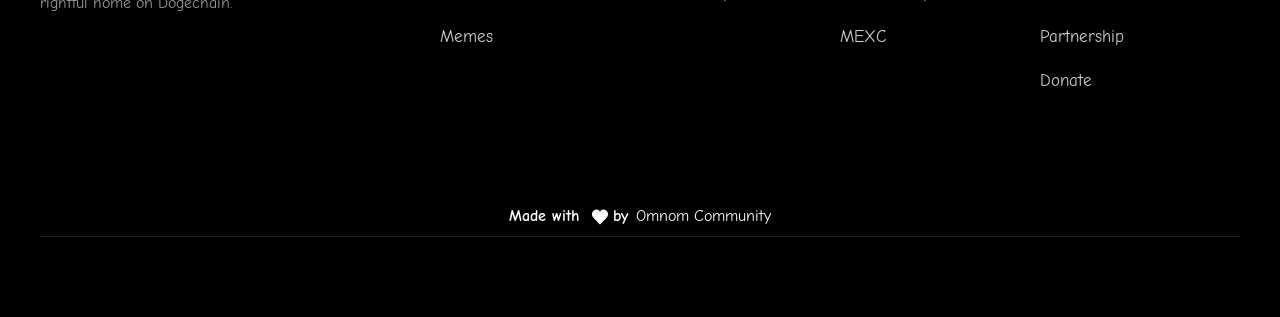
==== commit 6eea848d: "Add SEO optimization, security headers, accessibility features, and documentation - Added Twitter Ca" ====
--- a/index.html
+++ b/index.html
@@ -8,14 +8,67 @@
   <meta property="og:title" content="OMNOM - Doge Eat Doge">
   <meta property="og:description" content="The SHIB killer; the first meme token in its rightful home on Dogechain">
   <meta property="og:type" content="website">
+  <meta property="og:url" content="https://omnom.dog/">
+  <meta property="og:image" content="https://omnom.dog/images/logo1.png">
+  <meta property="og:site_name" content="OMNOM - Doge Eat Doge">
+  
+  <!-- Twitter Card -->
+  <meta name="twitter:card" content="summary_large_image">
+  <meta name="twitter:site" content="@omnomtoken">
+  <meta name="twitter:title" content="OMNOM - Doge Eat Doge">
+  <meta name="twitter:description" content="The SHIB killer; the first meme token in its rightful home on Dogechain. Buy OMNOM now!">
+  <meta name="twitter:image" content="https://omnom.dog/images/logo1.png">
+  
+  <!-- Additional SEO -->
+  <meta name="keywords" content="OMNOM, Doge Eat Doge, DOGE, cryptocurrency, meme token, Dogechain, DeFi, decentralized finance, SHIB killer">
+  <meta name="author" content="Omnom Community">
+  <meta name="robots" content="index, follow">
+  
   <link rel="canonical" href="https://omnom.dog/">
   <link rel="shortcut icon" href="images/favicon.png" type="image/x-icon">
   <link rel="apple-touch-icon" href="images/webclip.png">
+  
+  <!-- Preconnect for performance -->
+  <link rel="preconnect" href="https://fonts.googleapis.com">
+  <link rel="preconnect" href="https://fonts.gstatic.com" crossorigin>
+  
+  <!-- JSON-LD Schema -->
+  <script type="application/ld+json">
+  {
+    "@context": "https://schema.org",
+    "@type": "Organization",
+    "name": "Omnom Community",
+    "url": "https://omnom.dog",
+    "logo": "https://omnom.dog/images/logo1.png",
+    "sameAs": [
+      "https://twitter.com/omnomtoken",
+      "https://t.me/omnomtoken_dc",
+      "https://www.reddit.com/r/omnomtoken",
+      "https://medium.com/@omnomtoken"
+    ]
+  }
+  </script>
+  <script type="application/ld+json">
+  {
+    "@context": "https://schema.org",
+    "@type": "WebSite",
+    "name": "OMNOM - Doge Eat Doge",
+    "url": "https://omnom.dog",
+    "description": "The SHIB killer; the first meme token in its rightful home on Dogechain",
+    "publisher": {
+      "@type": "Organization",
+      "name": "Omnom Community"
+    }
+  }
+  </script>
 
   <!-- OMNOM Website - Deployment Trigger 2026-04-28 -->
   <link rel="stylesheet" href="css/style.css">
 </head>
 <body>
+
+  <!-- Skip Navigation for Accessibility -->
+  <a href="#main-content" class="skip-link">Skip to main content</a>
 
   <!-- ========== NAVIGATION ========== -->
   <nav class="navbar" id="navbar">
@@ -134,7 +187,7 @@
   </section>
 
   <!-- ========== MID SECTION (wraps Token + How to Buy + Community + Partners) ========== -->
-  <div class="mid-section">
+  <div class="mid-section" id="main-content">
 
     <!-- ========== OMNOM TOKEN SECTION ========== -->
     <section class="token-section" id="token">
--- a/css/style.css
+++ b/css/style.css
@@ -137,6 +137,25 @@
   scroll-behavior: smooth;
   height: 100%;
   width: 100%;
+}
+
+/* Skip Navigation Link - Accessibility */
+.skip-link {
+  position: absolute;
+  top: -40px;
+  left: 0;
+  background: #000;
+  color: #fff;
+  padding: 8px 16px;
+  z-index: 10000;
+  transition: top 0.3s;
+  text-decoration: none;
+  font-weight: 600;
+}
+
+.skip-link:focus {
+  top: 0;
+  outline: 3px solid #f5a623;
 }
 
 body {
@@ -709,6 +728,8 @@
   display: flex;
   align-items: center;
   justify-content: center;
+  position: relative;
+  padding: 0 50px;
 }
 
 .slider {
@@ -719,6 +740,8 @@
   margin-right: auto;
   background-color: transparent;
   overflow: hidden;
+  position: relative;
+  z-index: 1;
 }
 
 .slider-track {
@@ -804,6 +827,8 @@
 .slider-arrow {
   flex-shrink: 0;
   cursor: pointer;
+  position: relative;
+  z-index: 10;
 }
 
 .circle-wrapper {
@@ -1523,11 +1548,50 @@
   /* Slider */
   .slider {
     margin-top: 0;
+    max-width: 100%;
+    overflow: visible;
+    position: relative;
+    z-index: 1;
+    padding: 0 44px;
+  }
+
+  .slider-wrapper {
+    position: relative;
+    padding: 0;
   }
 
   .slider-container {
     margin-top: 30px;
     padding: 16px 18px;
+    max-width: 100%;
+  }
+
+  .slider-arrow {
+    min-width: 44px;
+    width: 44px;
+    flex-shrink: 0;
+    position: absolute;
+    top: 50%;
+    transform: translateY(-50%);
+    z-index: 10;
+  }
+
+  .slider-arrow-left {
+    left: 0;
+  }
+
+  .slider-arrow-right {
+    right: 0;
+  }
+
+  .circle-wrapper {
+    min-width: 44px;
+    min-height: 44px;
+    width: 44px;
+    height: 44px;
+    display: flex;
+    align-items: center;
+    justify-content: center;
   }
 
   .discord-heading {
@@ -1727,9 +1791,12 @@
 
 /* ============================================
    MOBILE MENU - Show min-navbar on mobile
+   Only hide min-navbar on desktop (min-width: 992px)
    ============================================ */
-.min-navbar {
-  display: none;
+@media (min-width: 992px) {
+  .min-navbar {
+    display: none;
+  }
 }
 
 /* ============================================
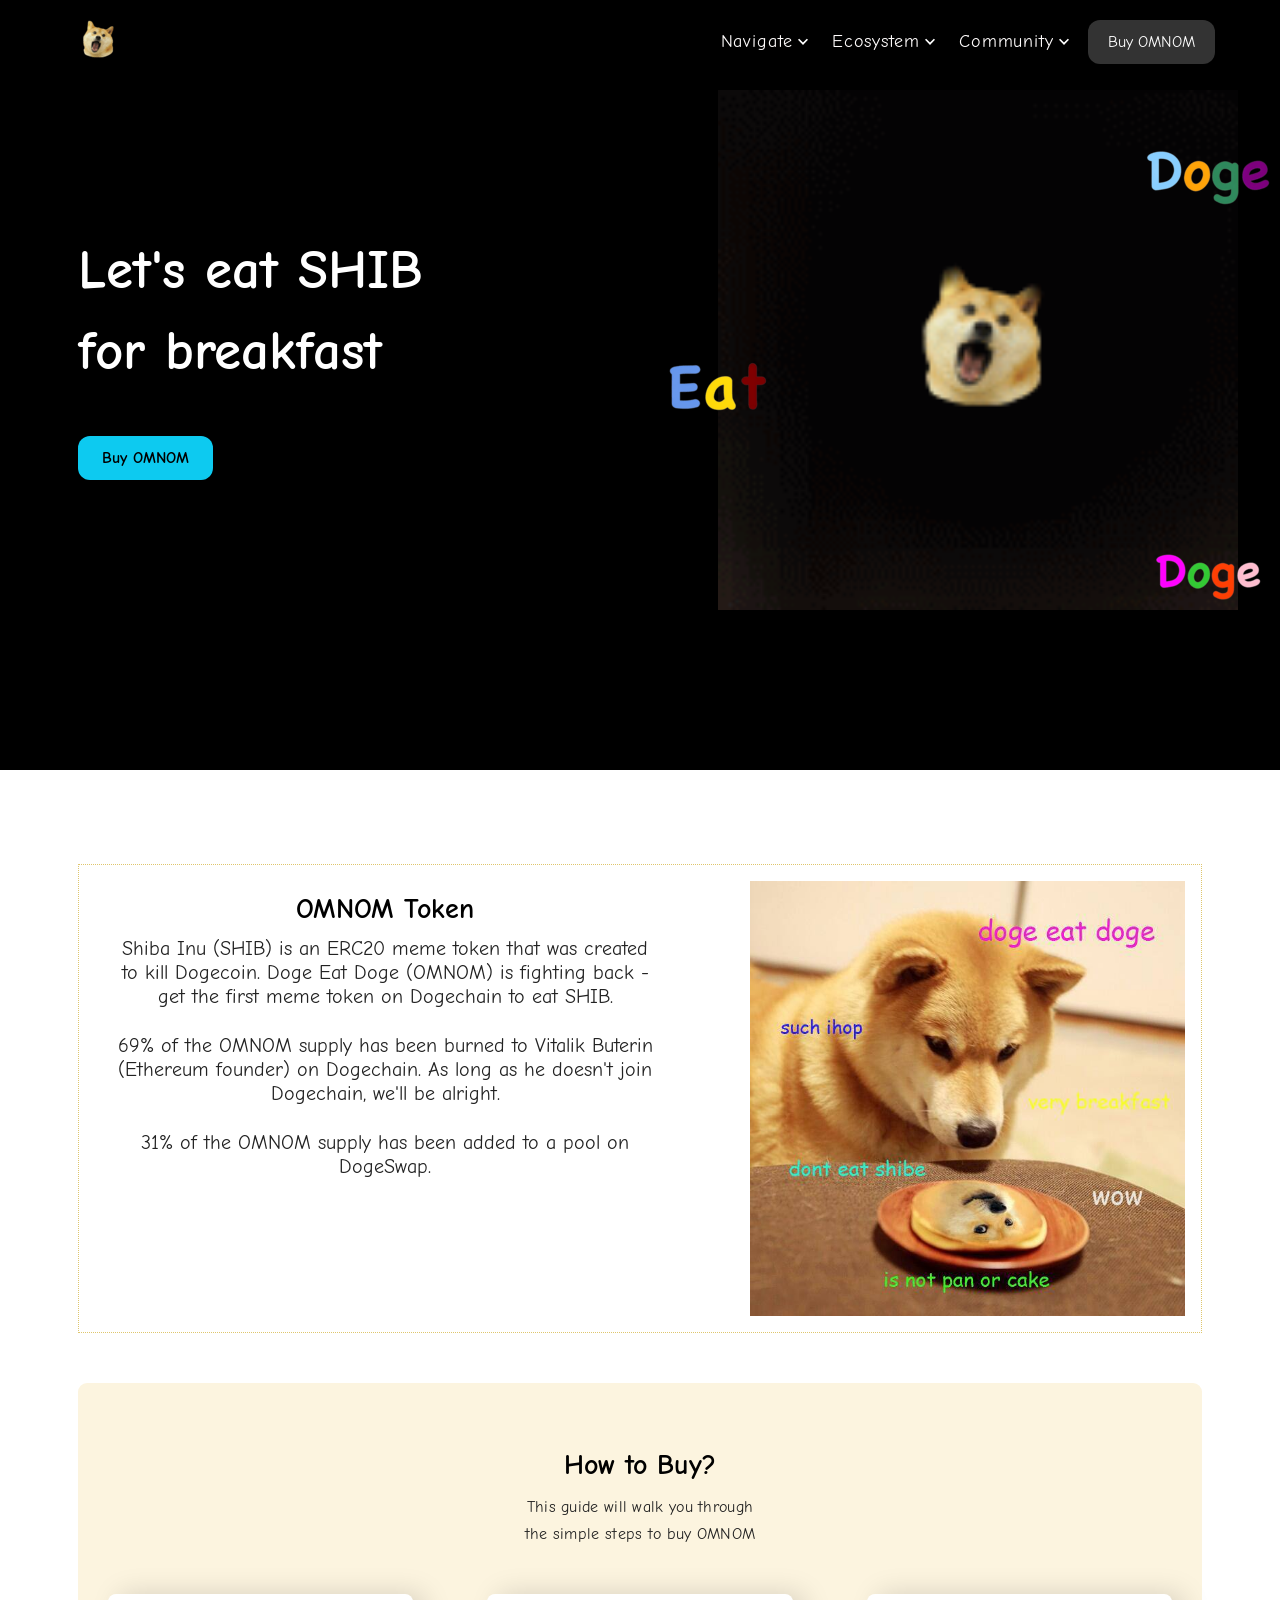
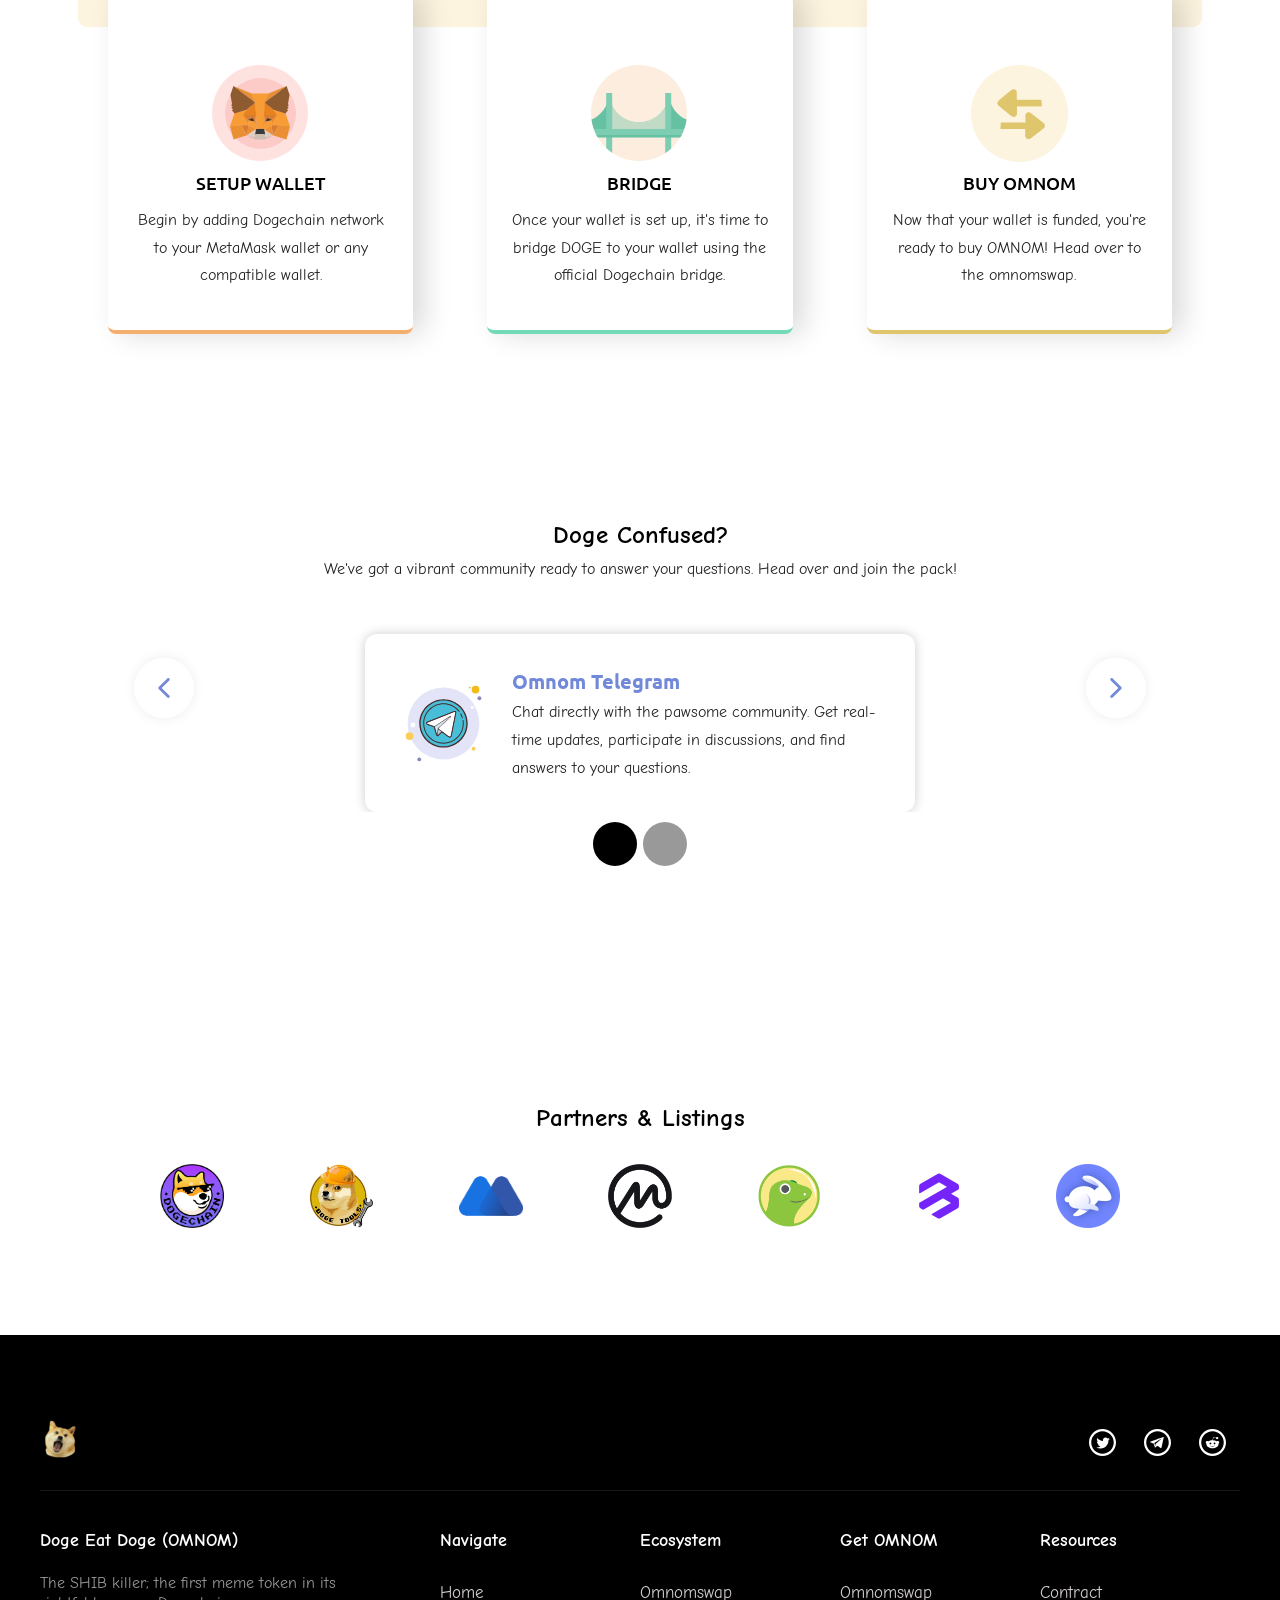
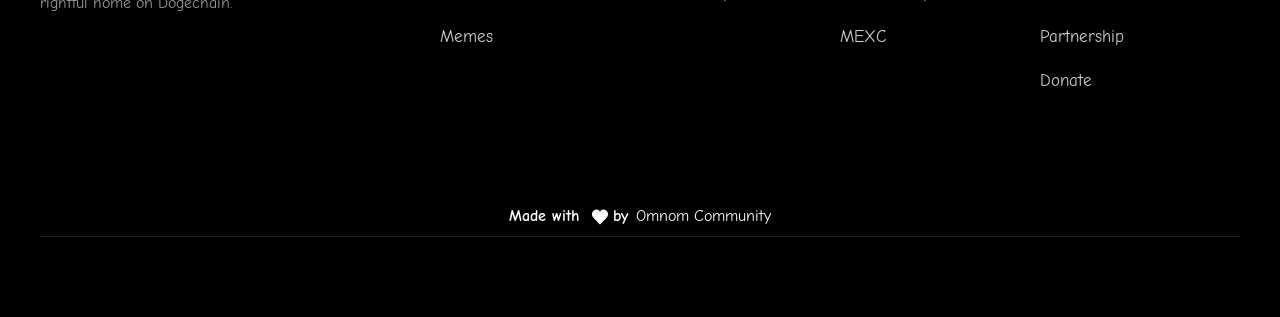
==== commit 4b272850: "Center footer content on mobile devices" ====
--- a/index.html
+++ b/index.html
@@ -63,7 +63,7 @@
   </script>
 
   <!-- OMNOM Website - Deployment Trigger 2026-04-28 -->
-  <link rel="stylesheet" href="css/style.css">
+  <link rel="stylesheet" href="css/style.css?v=1701200000">
 </head>
 <body>
 
--- a/css/style.css
+++ b/css/style.css
@@ -1432,10 +1432,29 @@
   /* Slider text adjustments */
   .slide-link-block {
     padding: 10px;
+    width: 100%;
+    max-width: 100%;
   }
 
   .slider-container {
     padding: 20px 15px;
+    width: 100%;
+    max-width: 100%;
+  }
+
+  /* Slider - fix horizontal overflow */
+  .slide {
+    min-width: 100%;
+    width: 100%;
+    max-width: 100%;
+  }
+
+  .slider {
+    overflow: hidden;
+  }
+
+  .slider-wrapper {
+    overflow: hidden;
   }
 }
 
@@ -1545,11 +1564,29 @@
     max-height: 60px;
   }
 
-  /* Slider */
+  /* Slider - fix horizontal overflow */
+  .slide {
+    min-width: 100%;
+    width: 100%;
+    max-width: 100%;
+  }
+
+  .slide-link-block {
+    width: 100%;
+    max-width: 100%;
+  }
+
+  .slider-container {
+    margin-top: 30px;
+    padding: 16px 18px;
+    width: 100%;
+    max-width: 100%;
+  }
+
   .slider {
     margin-top: 0;
     max-width: 100%;
-    overflow: visible;
+    overflow: hidden;
     position: relative;
     z-index: 1;
     padding: 0 44px;
@@ -1558,12 +1595,7 @@
   .slider-wrapper {
     position: relative;
     padding: 0;
-  }
-
-  .slider-container {
-    margin-top: 30px;
-    padding: 16px 18px;
-    max-width: 100%;
+    overflow: hidden;
   }
 
   .slider-arrow {
@@ -1647,24 +1679,53 @@
     min-height: 35px;
   }
 
-  /* Footer */
+  /* Footer - Centered for mobile */
   .footer-grid {
-    grid-template-columns: 2fr;
+    grid-template-columns: 1fr;
     grid-template-rows: auto auto auto auto;
+    text-align: center;
   }
 
   .footer-bottom-wrapper {
-    justify-content: flex-start;
+    justify-content: center;
     flex-wrap: wrap;
+    text-align: center;
   }
 
   .footer-top {
     flex-direction: column;
-    align-items: flex-start;
+    align-items: center;
+  }
+
+  .footer-social {
+    justify-content: center;
+    flex-wrap: wrap;
   }
 
   .footer-logo {
     margin-bottom: 32px;
+  }
+
+  .footer-column {
+    text-align: center;
+    padding-right: 0;
+  }
+
+  .footer-title {
+    text-align: center;
+  }
+
+  .footer-link {
+    text-align: center;
+  }
+
+  .footer-bottom {
+    justify-content: center;
+    text-align: center;
+  }
+
+  .footer-01 {
+    padding: 60px 5%;
   }
 
   .grid-2 {
@@ -1677,8 +1738,25 @@
   }
 
   .nav-logo img {
-    max-width: 120px;
+    max-width: 100px;
     height: auto;
+  }
+  
+  /* Hero button - larger and more prominent on mobile */
+  .hero-buttons .button {
+    width: 100%;
+    max-width: 300px;
+    padding: 16px 24px;
+    font-size: 18px;
+    font-weight: 600;
+  }
+  
+  /* Nav CTA button on mobile */
+  .min-navbar .nav-cta {
+    width: 100%;
+    max-width: 200px;
+    padding: 14px 20px;
+    font-size: 16px;
   }
 
   /* Touch-friendly social links in footer */
@@ -1763,8 +1841,17 @@
 
   /* Hero heading scaling */
   .hero-heading {
-    font-size: clamp(28px, 8vw, 55px);
+    font-size: clamp(32px, 10vw, 55px);
     line-height: 1.15;
+  }
+  
+  .hero-main-img {
+    max-width: 100%;
+    height: auto;
+  }
+  
+  .hero-overlay {
+    max-width: 40%;
   }
 
   /* How to buy cards full width on mobile */
@@ -1776,10 +1863,24 @@
   .howto-card-link {
     display: block;
   }
+  
+  /* How to buy cards - improve sizing */
+  .howto-card {
+    margin-bottom: 15px;
+  }
+  
+  .howto-card:last-child {
+    margin-bottom: 0;
+  }
 
   /* Menu heading scaling */
   .menu-heading {
-    font-size: 16px;
+    font-size: 20px;
+  }
+  
+  /* Section headings */
+  .section-heading {
+    font-size: 28px;
   }
 
   /* Paragraph justified scaling */
